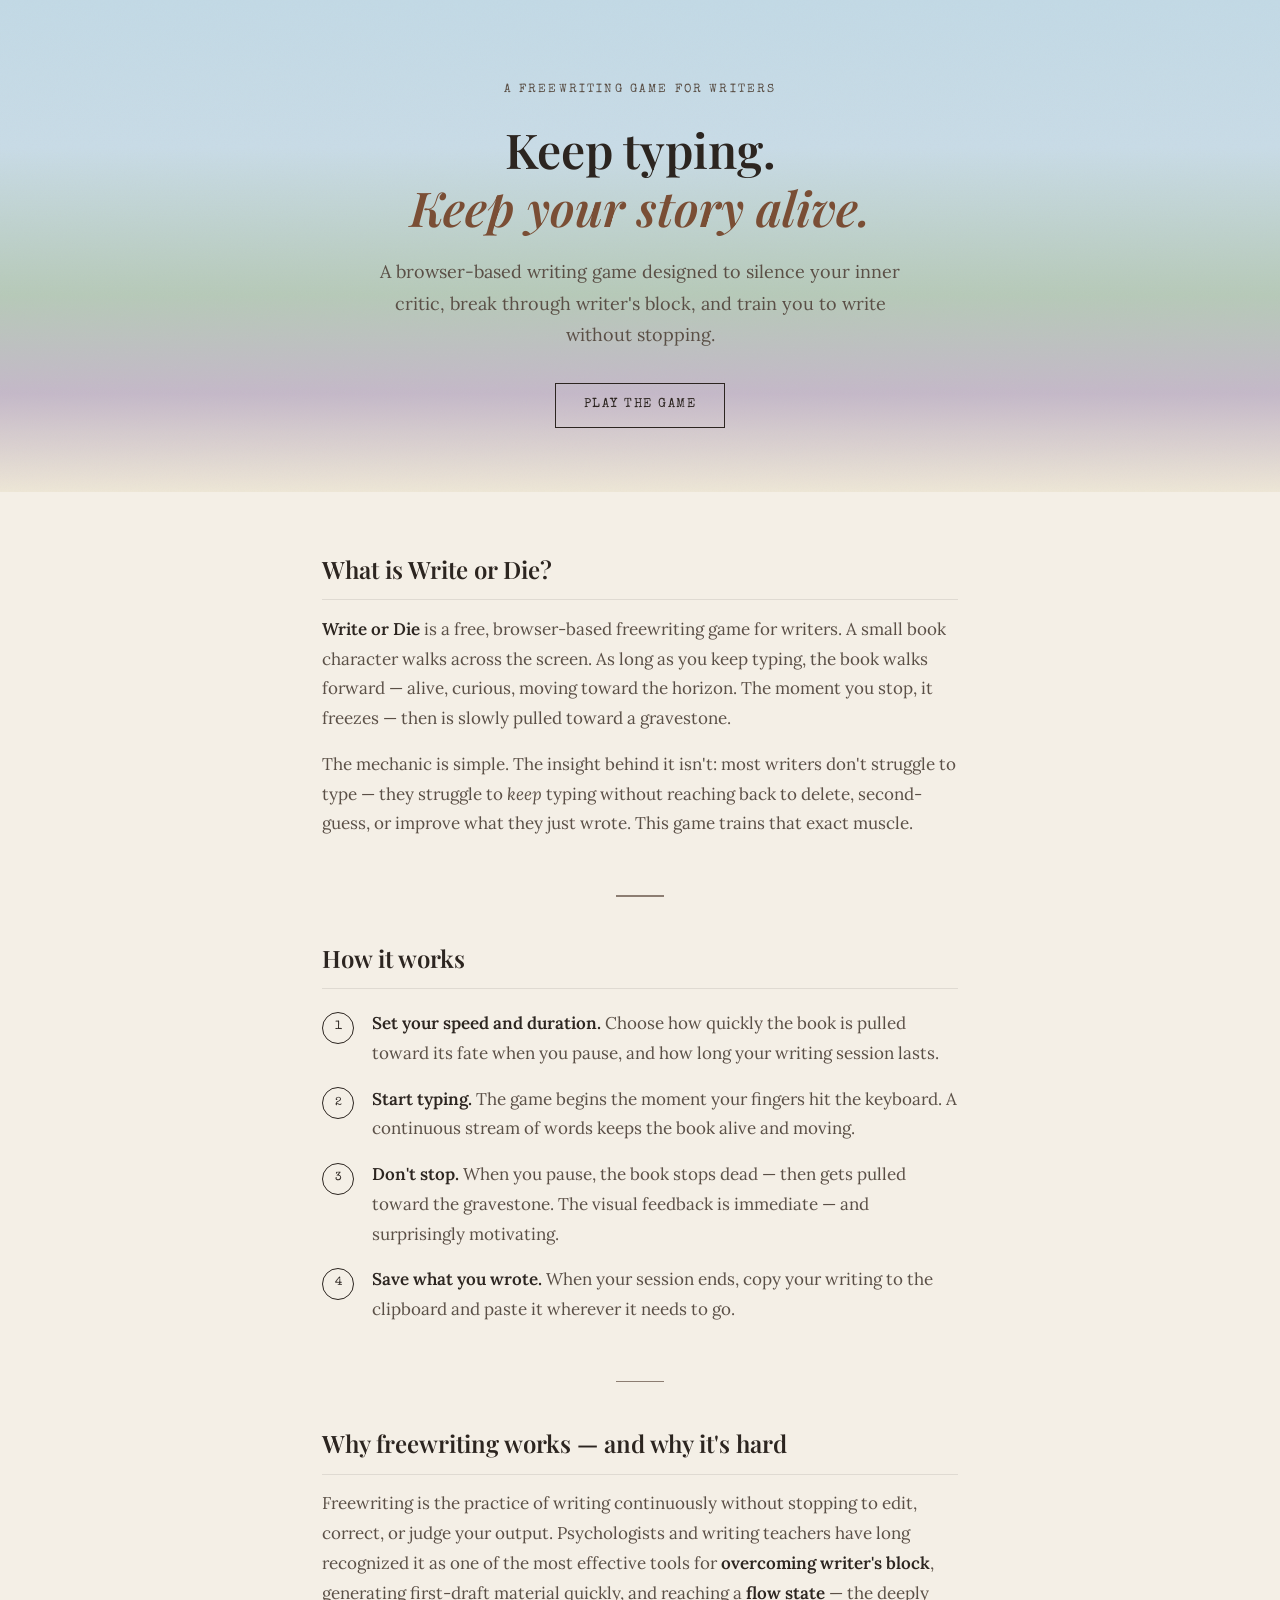
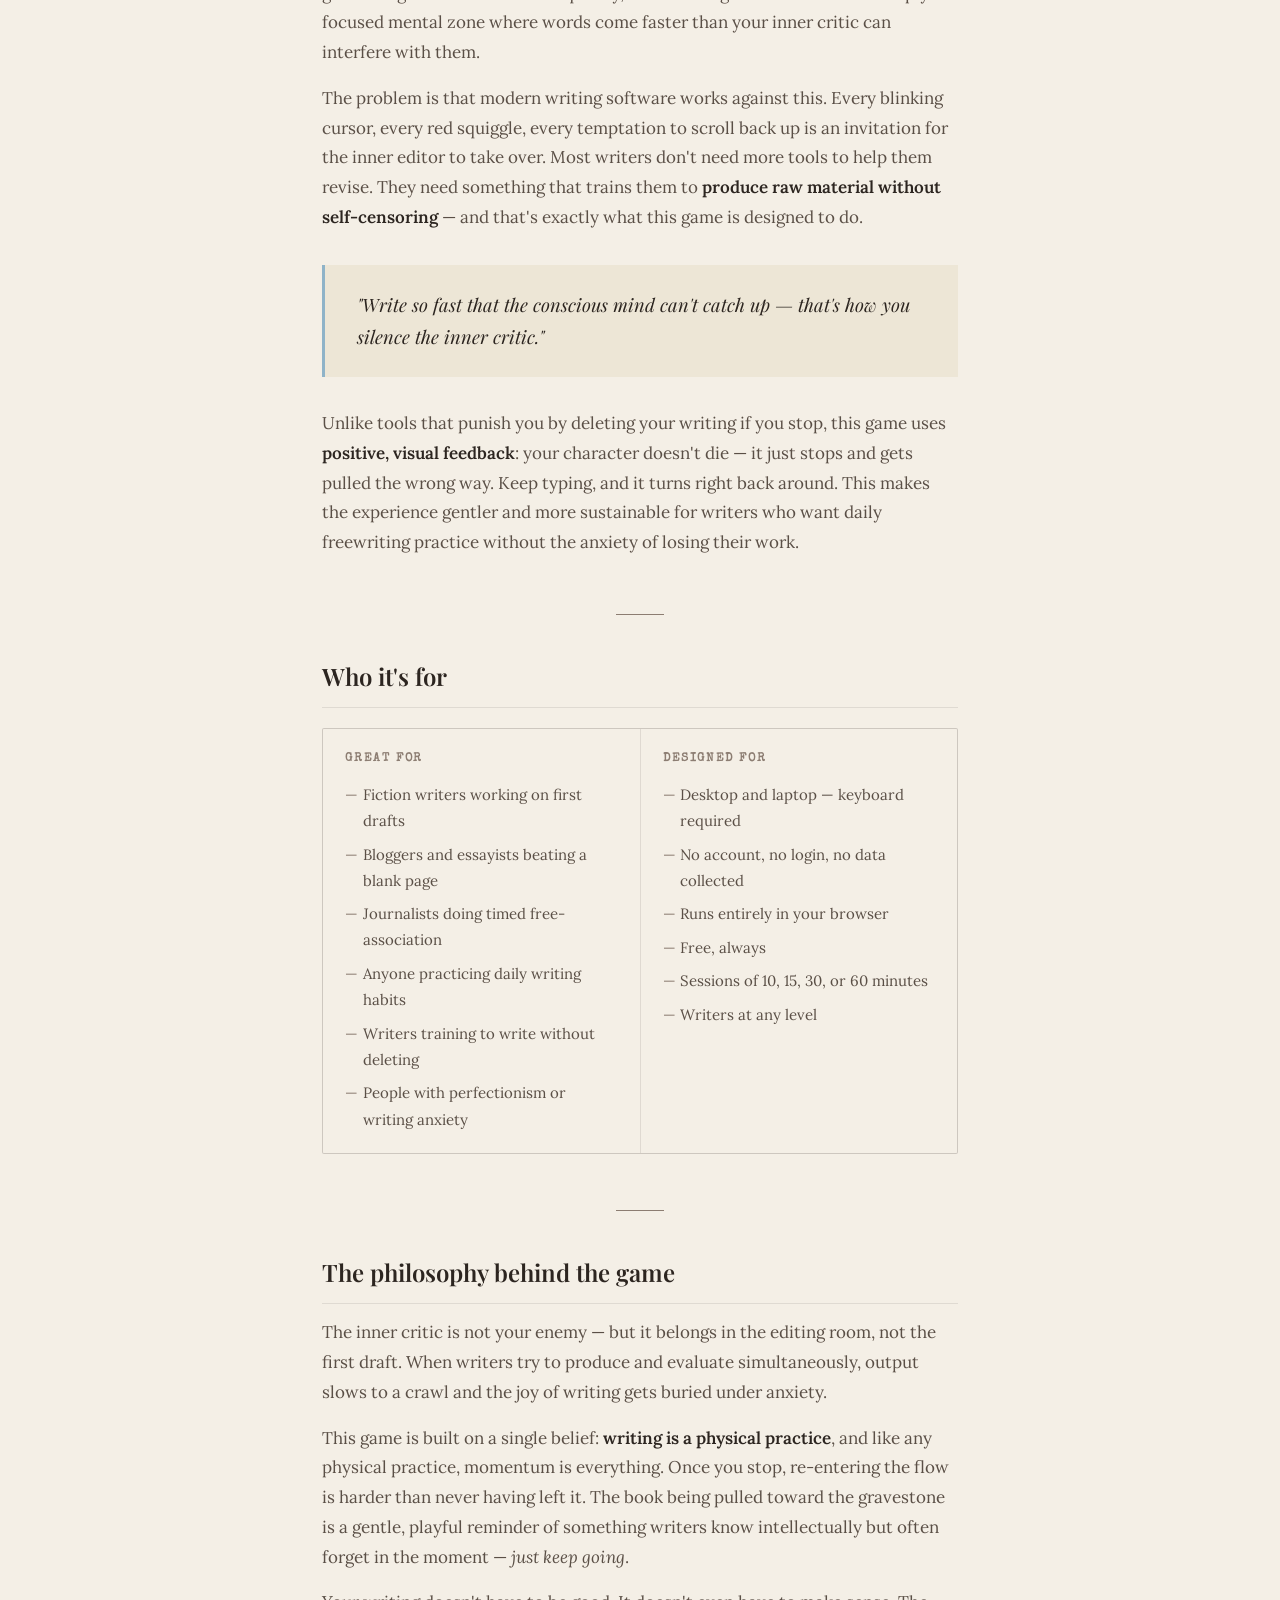
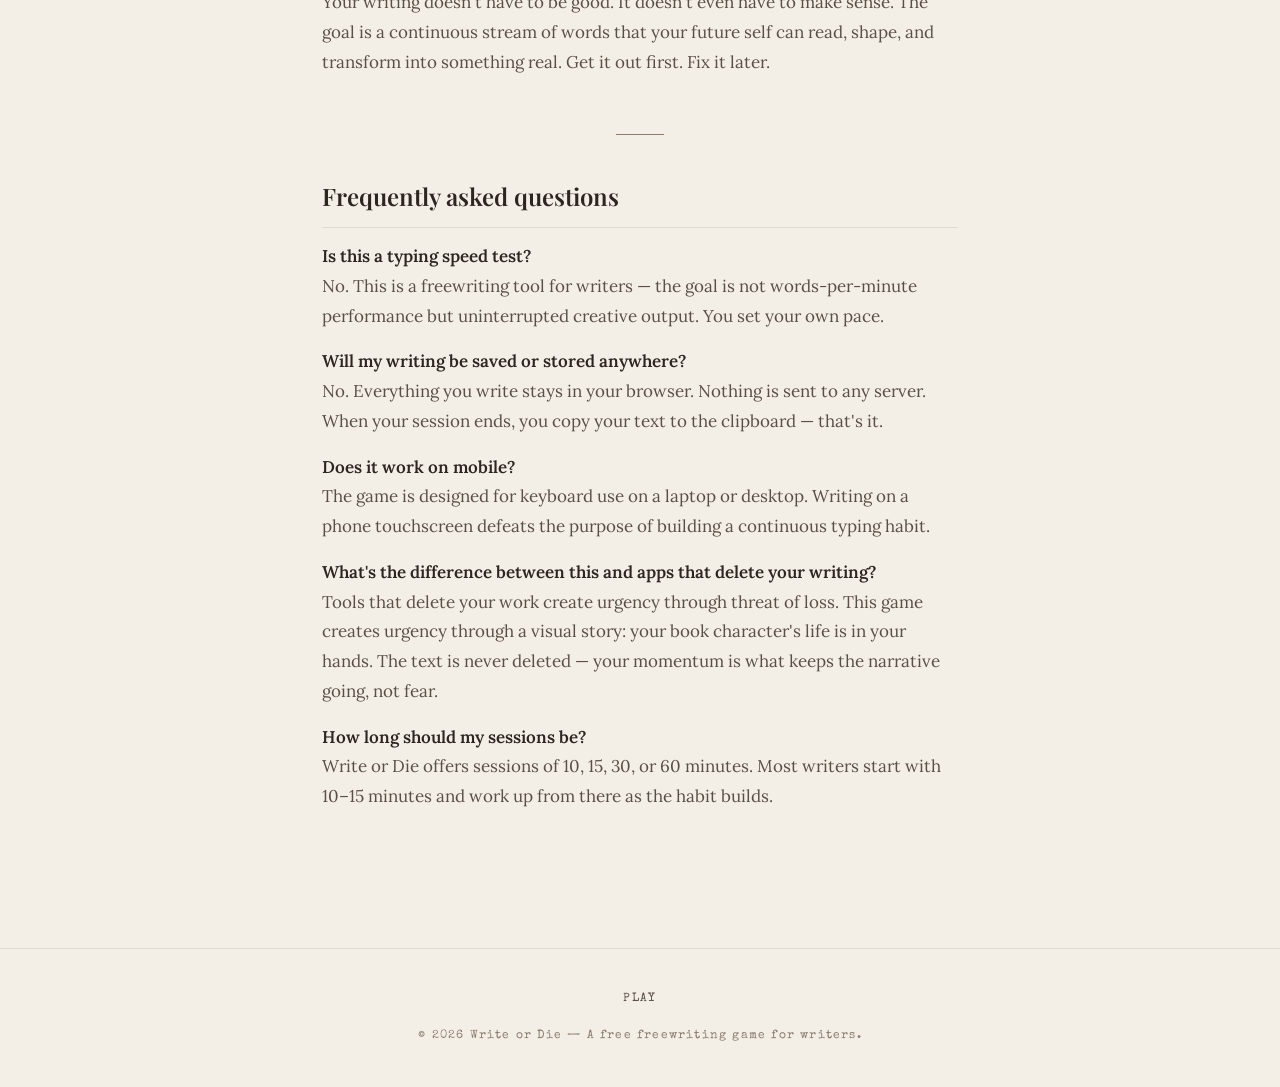
==== about.html @ c2b185a0 "about page" ====
<!DOCTYPE html>
<html lang="en">
<head>
  <meta charset="UTF-8" />
  <meta name="viewport" content="width=device-width, initial-scale=1.0" />

  <!-- ═══════════════════════════════════════════
       SEO: Primary meta tags
  ═══════════════════════════════════════════ -->
  <title>About Write or Die — The Freewriting Game That Silences Your Inner Critic</title>
  <meta name="description" content="Write or Die is a free browser-based freewriting game for writers. Keep typing to keep your story alive. Silence your inner critic, beat writer's block, and reach a flow state." />
  <meta name="keywords" content="freewriting tool, freewriting game, silence inner critic, writer's block, flow state writing, continuous writing practice, timed writing, overcome writer's block, writing without editing, first draft tool, writing game for writers, free writing app" />
  <meta name="robots" content="index, follow" />
  <link rel="canonical" href="https://your-domain/about" />

  <!-- ═══════════════════════════════════════════
       SEO: Open Graph (social sharing previews)
  ═══════════════════════════════════════════ -->
  <meta property="og:type" content="website" />
  <meta property="og:title" content="Write or Die — The Freewriting Game That Silences Your Inner Critic" />
  <meta property="og:description" content="Write or Die is a browser-based typing game for writers. Keep writing — keep your character alive. Stop, and the inner critic wins. Beat writer's block through play." />
  <meta property="og:url" content="https://your-domain/about" />
  <meta property="og:image" content="https://your-domain/og-image.png" />
  <meta name="twitter:card" content="summary_large_image" />
  <meta name="twitter:title" content="The Freewriting Game That Silences Your Inner Critic" />
  <meta name="twitter:description" content="Keep typing — keep your story alive. A freewriting game for writers who want to reach flow state and silence the inner critic." />

  <!-- ═══════════════════════════════════════════
       SEO: Structured Data (Google Rich Results)
  ═══════════════════════════════════════════ -->
  <script type="application/ld+json">
  {
    "@context": "https://schema.org",
    "@type": "SoftwareApplication",
    "name": "Write or Die",
    "applicationCategory": "WritingApplication",
    "operatingSystem": "Web Browser",
    "offers": { "@type": "Offer", "price": "0", "priceCurrency": "USD" },
    "description": "A browser-based freewriting game for writers. A walking book character lives or dies based on whether you keep typing. Designed to silence the inner critic, overcome writer's block, and help writers reach a flow state through timed freewriting practice.",
    "featureList": [
      "Timed freewriting sessions",
      "Adjustable writing speed and duration",
      "Save writing to clipboard",
      "No account required",
      "Runs entirely in the browser",
      "Designed for keyboard use"
    ],
    "url": "https://your-domain"
  }
  </script>

  <!-- ═══════════════════════════════════════════
       FONTS
  ═══════════════════════════════════════════ -->
  <link rel="preconnect" href="https://fonts.googleapis.com" />
  <link rel="preconnect" href="https://fonts.gstatic.com" crossorigin />
  <link href="https://fonts.googleapis.com/css2?family=Playfair+Display:ital,wght@0,400;0,600;1,400&family=Special+Elite&family=Lora:ital,wght@0,400;0,500;1,400&display=swap" rel="stylesheet" />

  <style>
    /* ═══════════════════════════════
       TOKENS & RESET
    ═══════════════════════════════ */
    :root {
      --sky:        #c2d9e5;
      --sky-dark:   #8fb3c8;
      --sage:       #8fa87a;
      --lavender:   #b0a3bb;
      --paper:      #f4efe6;
      --paper-warm: #ede6d6;
      --ink:        #2c2520;
      --ink-mid:    #5a4f46;
      --ink-light:  #8c7d72;
      --rust:       #7a4e35;
      --cream-line: rgba(44,37,32,0.1);

      --font-display: 'Playfair Display', Georgia, serif;
      --font-mono:    'Special Elite', 'Courier New', monospace;
      --font-body:    'Lora', Georgia, serif;
    }

    *, *::before, *::after { box-sizing: border-box; margin: 0; padding: 0; }

    html { scroll-behavior: smooth; }

    body {
      background-color: var(--paper);
      color: var(--ink);
      font-family: var(--font-body);
      font-size: 1.0625rem;
      line-height: 1.75;
      -webkit-font-smoothing: antialiased;
    }

    /* ═══════════════════════════════
       WATERCOLOUR HEADER
    ═══════════════════════════════ */
    .hero {
      position: relative;
      overflow: hidden;
      padding: 5rem 2rem 4rem;
      text-align: center;
      background: linear-gradient(
        180deg,
        var(--sky) 0%,
        #c8dbe6 30%,
        #b6c9b8 60%,
        #c4b8c8 80%,
        var(--paper-warm) 100%
      );
    }

    /* soft texture overlay */
    .hero::before {
      content: '';
      position: absolute;
      inset: 0;
      background-image: url("data:image/svg+xml,%3Csvg xmlns='http://www.w3.org/2000/svg' width='300' height='300'%3E%3Cfilter id='n'%3E%3CfeTurbulence type='fractalNoise' baseFrequency='0.65' numOctaves='3' stitchTiles='stitch'/%3E%3C/filter%3E%3Crect width='300' height='300' filter='url(%23n)' opacity='0.04'/%3E%3C/svg%3E");
      pointer-events: none;
      opacity: 0.6;
    }

    .hero-inner {
      position: relative;
      z-index: 1;
      max-width: 680px;
      margin: 0 auto;
    }

    .eyebrow {
      font-family: var(--font-mono);
      font-size: 0.75rem;
      letter-spacing: 0.18em;
      text-transform: uppercase;
      color: var(--ink-mid);
      margin-bottom: 1.25rem;
      opacity: 0;
      animation: fadeUp 0.7s 0.1s ease forwards;
    }

    .hero h1 {
      font-family: var(--font-display);
      font-size: clamp(2rem, 5vw, 3rem);
      font-weight: 600;
      line-height: 1.2;
      color: var(--ink);
      margin-bottom: 1.25rem;
      opacity: 0;
      animation: fadeUp 0.7s 0.25s ease forwards;
    }

    .hero h1 em {
      font-style: italic;
      color: var(--rust);
    }

    .hero-sub {
      font-family: var(--font-body);
      font-size: 1.125rem;
      color: var(--ink-mid);
      max-width: 520px;
      margin: 0 auto 2rem;
      opacity: 0;
      animation: fadeUp 0.7s 0.4s ease forwards;
    }

    .hero-cta {
      display: inline-block;
      font-family: var(--font-mono);
      font-size: 0.8rem;
      letter-spacing: 0.12em;
      text-transform: uppercase;
      color: var(--ink);
      text-decoration: none;
      border: 1.5px solid var(--ink);
      padding: 0.65rem 1.75rem;
      transition: background 0.2s, color 0.2s;
      opacity: 0;
      animation: fadeUp 0.7s 0.55s ease forwards;
    }

    .hero-cta:hover { background: var(--ink); color: var(--paper); }

    /* ═══════════════════════════════
       DIVIDER
    ═══════════════════════════════ */
    .divider {
      width: 48px;
      height: 1.5px;
      background: var(--ink-light);
      margin: 2.5rem auto;
    }

    /* ═══════════════════════════════
       MAIN CONTENT
    ═══════════════════════════════ */
    main {
      max-width: 700px;
      margin: 0 auto;
      padding: 3.5rem 2rem 5rem;
    }

    /* ═══════════════════════════════
       SECTIONS
    ═══════════════════════════════ */
    section {
      margin-bottom: 3.5rem;
      opacity: 0;
      transform: translateY(20px);
      transition: opacity 0.6s ease, transform 0.6s ease;
    }

    section.visible {
      opacity: 1;
      transform: translateY(0);
    }

    section h2 {
      font-family: var(--font-display);
      font-size: 1.5rem;
      font-weight: 600;
      color: var(--ink);
      margin-bottom: 0.9rem;
      padding-bottom: 0.6rem;
      border-bottom: 1px solid var(--cream-line);
    }

    section p {
      color: var(--ink-mid);
      margin-bottom: 1rem;
    }

    section p:last-child { margin-bottom: 0; }

    strong { color: var(--ink); font-weight: 600; }

    /* ═══════════════════════════════
       HOW IT WORKS — STEP LIST
    ═══════════════════════════════ */
    .steps {
      list-style: none;
      margin-top: 1.25rem;
      display: flex;
      flex-direction: column;
      gap: 1rem;
    }

    .steps li {
      display: flex;
      gap: 1.1rem;
      align-items: flex-start;
    }

    .step-num {
      flex-shrink: 0;
      width: 2rem;
      height: 2rem;
      border: 1.5px solid var(--ink);
      border-radius: 50%;
      display: flex;
      align-items: center;
      justify-content: center;
      font-family: var(--font-mono);
      font-size: 0.75rem;
      color: var(--ink);
      margin-top: 0.15rem;
    }

    .steps li p { margin: 0; }

    /* ═══════════════════════════════
       COMPARISON BLOCK
    ═══════════════════════════════ */
    .compare {
      display: grid;
      grid-template-columns: 1fr 1fr;
      gap: 1px;
      background: var(--cream-line);
      border: 1px solid var(--cream-line);
      margin-top: 1.25rem;
      border-radius: 2px;
      overflow: hidden;
    }

    .compare-col {
      background: var(--paper);
      padding: 1.25rem 1.4rem;
    }

    .compare-col h3 {
      font-family: var(--font-mono);
      font-size: 0.72rem;
      letter-spacing: 0.14em;
      text-transform: uppercase;
      color: var(--ink-light);
      margin-bottom: 0.8rem;
    }

    .compare-col ul {
      list-style: none;
      display: flex;
      flex-direction: column;
      gap: 0.45rem;
    }

    .compare-col ul li {
      font-size: 0.9375rem;
      color: var(--ink-mid);
      padding-left: 1.1rem;
      position: relative;
    }

    .compare-col ul li::before {
      content: '—';
      position: absolute;
      left: 0;
      color: var(--ink-light);
    }

    /* ═══════════════════════════════
       PULL QUOTE
    ═══════════════════════════════ */
    blockquote {
      margin: 2rem 0;
      padding: 1.5rem 2rem;
      border-left: 3px solid var(--sky-dark);
      background: var(--paper-warm);
    }

    blockquote p {
      font-family: var(--font-display);
      font-style: italic;
      font-size: 1.15rem;
      color: var(--ink) !important;
      margin: 0 !important;
    }

    /* ═══════════════════════════════
       FOOTER
    ═══════════════════════════════ */
    footer {
      text-align: center;
      padding: 2.5rem 2rem;
      border-top: 1px solid var(--cream-line);
      font-family: var(--font-mono);
      font-size: 0.75rem;
      letter-spacing: 0.1em;
      color: var(--ink-light);
    }

    footer a { color: var(--ink-mid); text-decoration: underline; }

    nav {
      display: flex;
      gap: 2rem;
      justify-content: center;
      margin-bottom: 1rem;
    }

    nav a {
      font-family: var(--font-mono);
      font-size: 0.75rem;
      letter-spacing: 0.12em;
      text-transform: uppercase;
      color: var(--ink-mid);
      text-decoration: none;
    }

    nav a:hover { text-decoration: underline; }

    /* ═══════════════════════════════
       ANIMATIONS
    ═══════════════════════════════ */
    @keyframes fadeUp {
      from { opacity: 0; transform: translateY(14px); }
      to   { opacity: 1; transform: translateY(0); }
    }

    /* ═══════════════════════════════
       RESPONSIVE
    ═══════════════════════════════ */
    @media (max-width: 540px) {
      .compare { grid-template-columns: 1fr; }
      .hero { padding: 3.5rem 1.5rem 3rem; }
      main  { padding: 2.5rem 1.5rem 4rem; }
    }
  </style>
</head>

<body>

  <!-- ═══════════════════════════════════════════
       HERO
  ═══════════════════════════════════════════ -->
  <header class="hero" role="banner">
    <div class="hero-inner">
      <p class="eyebrow">A freewriting game for writers</p>
      <h1>Keep typing.<br /><em>Keep your story alive.</em></h1>
      <p class="hero-sub">
        A browser-based writing game designed to silence your inner critic,
        break through writer's block, and train you to write without stopping.
      </p>
      <a href="https://writeordie.in20xx.com" class="hero-cta">Play the game</a>
    </div>
  </header>


  <!-- ═══════════════════════════════════════════
       MAIN CONTENT
  ═══════════════════════════════════════════ -->
  <main>

    <!-- 1. WHAT IS IT -->
    <section id="what-is-it" aria-labelledby="h-what">
      <h2 id="h-what">What is Write or Die?</h2>
      <p>
        <strong>Write or Die</strong> is a free, browser-based freewriting game for writers.
        A small book character walks across the screen. As long as you keep typing, the book walks forward —
        alive, curious, moving toward the horizon. The moment you stop, it freezes — then is slowly pulled toward a gravestone.
      </p>
      <p>
        The mechanic is simple. The insight behind it isn't: most writers don't struggle to type — they struggle to
        <em>keep</em> typing without reaching back to delete, second-guess, or improve what they just wrote.
        This game trains that exact muscle.
      </p>
    </section>

    <div class="divider" role="separator"></div>

    <!-- 2. HOW IT WORKS -->
    <section id="how-it-works" aria-labelledby="h-how">
      <h2 id="h-how">How it works</h2>
      <ol class="steps">
        <li>
          <span class="step-num">1</span>
          <p><strong>Set your speed and duration.</strong> Choose how quickly the book is pulled toward its fate when you pause,
          and how long your writing session lasts.</p>
        </li>
        <li>
          <span class="step-num">2</span>
          <p><strong>Start typing.</strong> The game begins the moment your fingers hit the keyboard.
          A continuous stream of words keeps the book alive and moving.</p>
        </li>
        <li>
          <span class="step-num">3</span>
          <p><strong>Don't stop.</strong> When you pause, the book stops dead — then gets pulled toward the gravestone.
          The visual feedback is immediate — and surprisingly motivating.</p>
        </li>
        <li>
          <span class="step-num">4</span>
          <p><strong>Save what you wrote.</strong> When your session ends, copy your writing to the clipboard and paste it wherever it needs to go.</p>
        </li>
      </ol>
    </section>

    <div class="divider" role="separator"></div>

    <!-- 3. WHY FREEWRITING -->
    <section id="why-freewriting" aria-labelledby="h-why">
      <h2 id="h-why">Why freewriting works — and why it's hard</h2>
      <p>
        Freewriting is the practice of writing continuously without stopping to edit, correct, or judge your output.
        Psychologists and writing teachers have long recognized it as one of the most effective tools for
        <strong>overcoming writer's block</strong>, generating first-draft material quickly, and reaching a
        <strong>flow state</strong> — the deeply focused mental zone where words come faster than your inner critic
        can interfere with them.
      </p>
      <p>
        The problem is that modern writing software works against this. Every blinking cursor, every red squiggle,
        every temptation to scroll back up is an invitation for the inner editor to take over.
        Most writers don't need more tools to help them revise. They need something that trains them to
        <strong>produce raw material without self-censoring</strong> — and that's exactly what this game is designed to do.
      </p>

      <blockquote>
        <p>"Write so fast that the conscious mind can't catch up — that's how you silence the inner critic."</p>
      </blockquote>

      <p>
        Unlike tools that punish you by deleting your writing if you stop, this game uses
        <strong>positive, visual feedback</strong>: your character doesn't die — it just stops and gets pulled the wrong way.
        Keep typing, and it turns right back around. This makes the experience gentler and more sustainable
        for writers who want daily freewriting practice without the anxiety of losing their work.
      </p>
    </section>

    <div class="divider" role="separator"></div>

    <!-- 4. WHO IT'S FOR -->
    <section id="who-its-for" aria-labelledby="h-who">
      <h2 id="h-who">Who it's for</h2>

      <div class="compare">
        <div class="compare-col">
          <h3>Great for</h3>
          <ul>
            <li>Fiction writers working on first drafts</li>
            <li>Bloggers and essayists beating a blank page</li>
            <li>Journalists doing timed free-association</li>
            <li>Anyone practicing daily writing habits</li>
            <li>Writers training to write without deleting</li>
            <li>People with perfectionism or writing anxiety</li>
          </ul>
        </div>
        <div class="compare-col">
          <h3>Designed for</h3>
          <ul>
            <li>Desktop and laptop — keyboard required</li>
            <li>No account, no login, no data collected</li>
            <li>Runs entirely in your browser</li>
            <li>Free, always</li>
            <li>Sessions of 10, 15, 30, or 60 minutes</li>
            <li>Writers at any level</li>
          </ul>
        </div>
      </div>
    </section>

    <div class="divider" role="separator"></div>

    <!-- 5. THE PHILOSOPHY -->
    <section id="philosophy" aria-labelledby="h-phil">
      <h2 id="h-phil">The philosophy behind the game</h2>
      <p>
        The inner critic is not your enemy — but it belongs in the editing room, not the first draft.
        When writers try to produce and evaluate simultaneously, output slows to a crawl and the joy of
        writing gets buried under anxiety.
      </p>
      <p>
        This game is built on a single belief: <strong>writing is a physical practice</strong>, and like
        any physical practice, momentum is everything. Once you stop, re-entering the flow is harder than
        never having left it. The book being pulled toward the gravestone is a gentle, playful reminder of
        something writers know intellectually but often forget in the moment — <em>just keep going</em>.
      </p>
      <p>
        Your writing doesn't have to be good. It doesn't even have to make sense. The goal is a
        continuous stream of words that your future self can read, shape, and transform into something real.
        Get it out first. Fix it later.
      </p>
    </section>

    <div class="divider" role="separator"></div>

    <!-- 6. FAQ — SEO FODDER -->
    <section id="faq" aria-labelledby="h-faq">
      <h2 id="h-faq">Frequently asked questions</h2>

      <p><strong>Is this a typing speed test?</strong><br />
      No. This is a freewriting tool for writers — the goal is not words-per-minute performance
      but uninterrupted creative output. You set your own pace.</p>

      <p><strong>Will my writing be saved or stored anywhere?</strong><br />
      No. Everything you write stays in your browser. Nothing is sent to any server. When your
      session ends, you copy your text to the clipboard — that's it.</p>

      <p><strong>Does it work on mobile?</strong><br />
      The game is designed for keyboard use on a laptop or desktop. Writing on a phone touchscreen
      defeats the purpose of building a continuous typing habit.</p>

      <p><strong>What's the difference between this and apps that delete your writing?</strong><br />
      Tools that delete your work create urgency through threat of loss. This game creates urgency
      through a visual story: your book character's life is in your hands. The text is never deleted —
      your momentum is what keeps the narrative going, not fear.</p>

      <p><strong>How long should my sessions be?</strong><br />
      Write or Die offers sessions of 10, 15, 30, or 60 minutes. Most writers start with 10–15 minutes and work up from there as the habit builds.</p>
    </section>

  </main>


  <!-- ═══════════════════════════════════════════
       FOOTER
  ═══════════════════════════════════════════ -->
  <footer>
    <nav aria-label="Footer navigation">
      <a href="https://writeordie.in20xx.com">Play</a>
    </nav>
    <p>© <span id="yr"></span> Write or Die — A free freewriting game for writers.</p>
  </footer>


  <!-- ═══════════════════════════════════════════
       JS: Year + scroll reveal
  ═══════════════════════════════════════════ -->
  <script>
    document.getElementById('yr').textContent = new Date().getFullYear();

    const sections = document.querySelectorAll('section');
    const observer = new IntersectionObserver(
      entries => entries.forEach(e => { if (e.isIntersecting) e.target.classList.add('visible'); }),
      { threshold: 0.12 }
    );
    sections.forEach(s => observer.observe(s));
  </script>

</body>
</html>
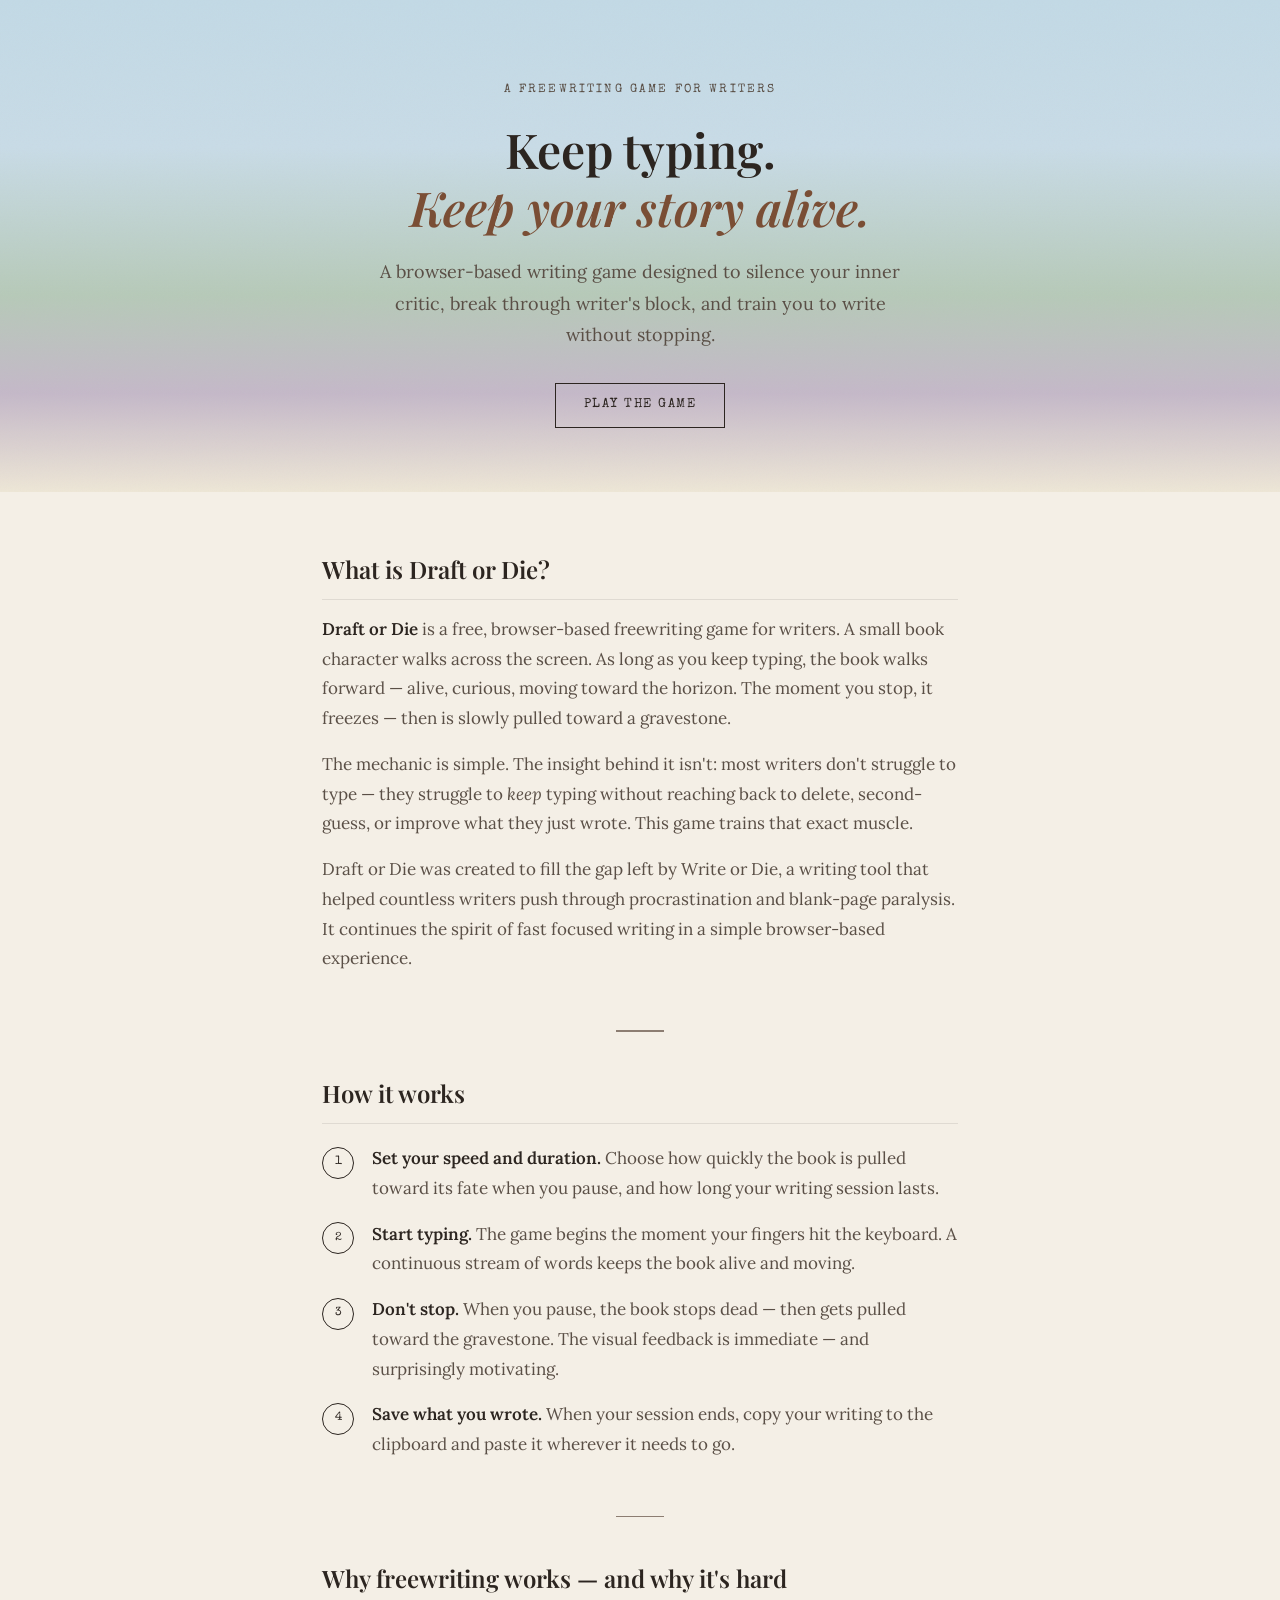
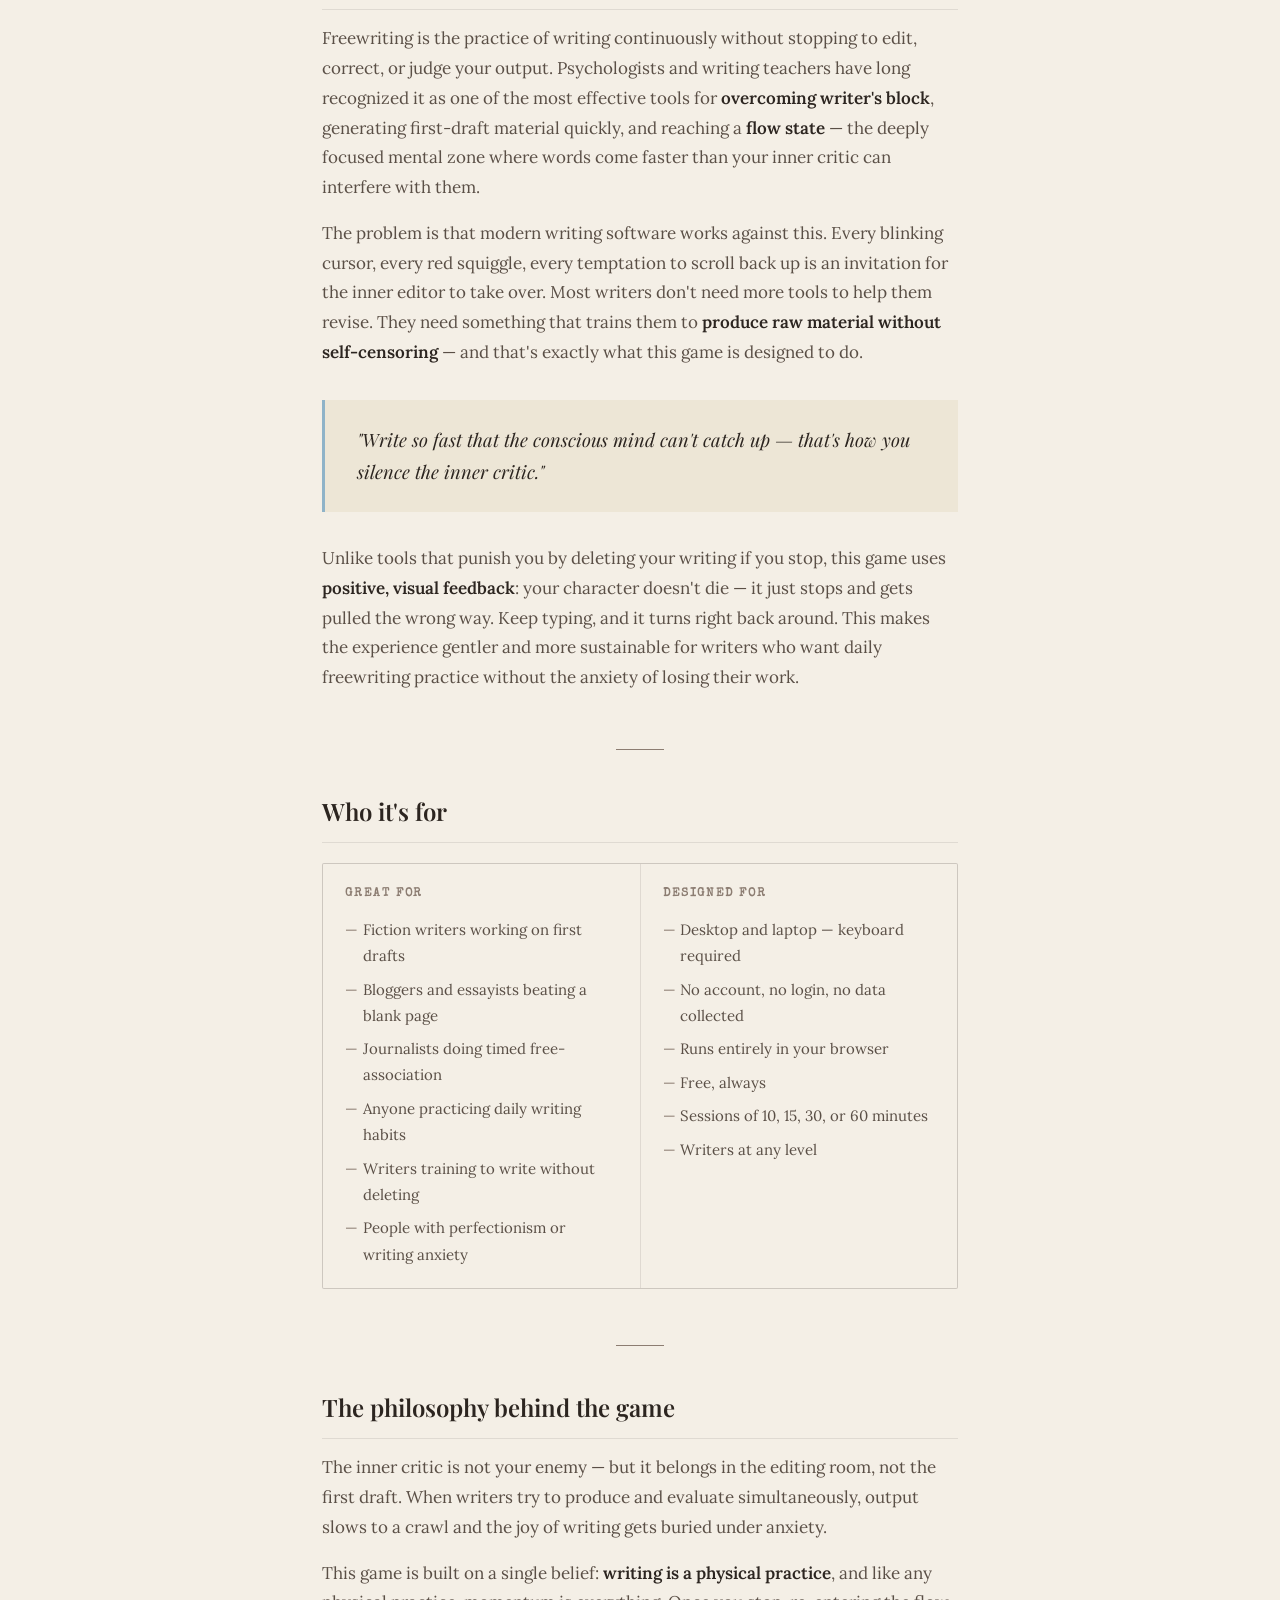
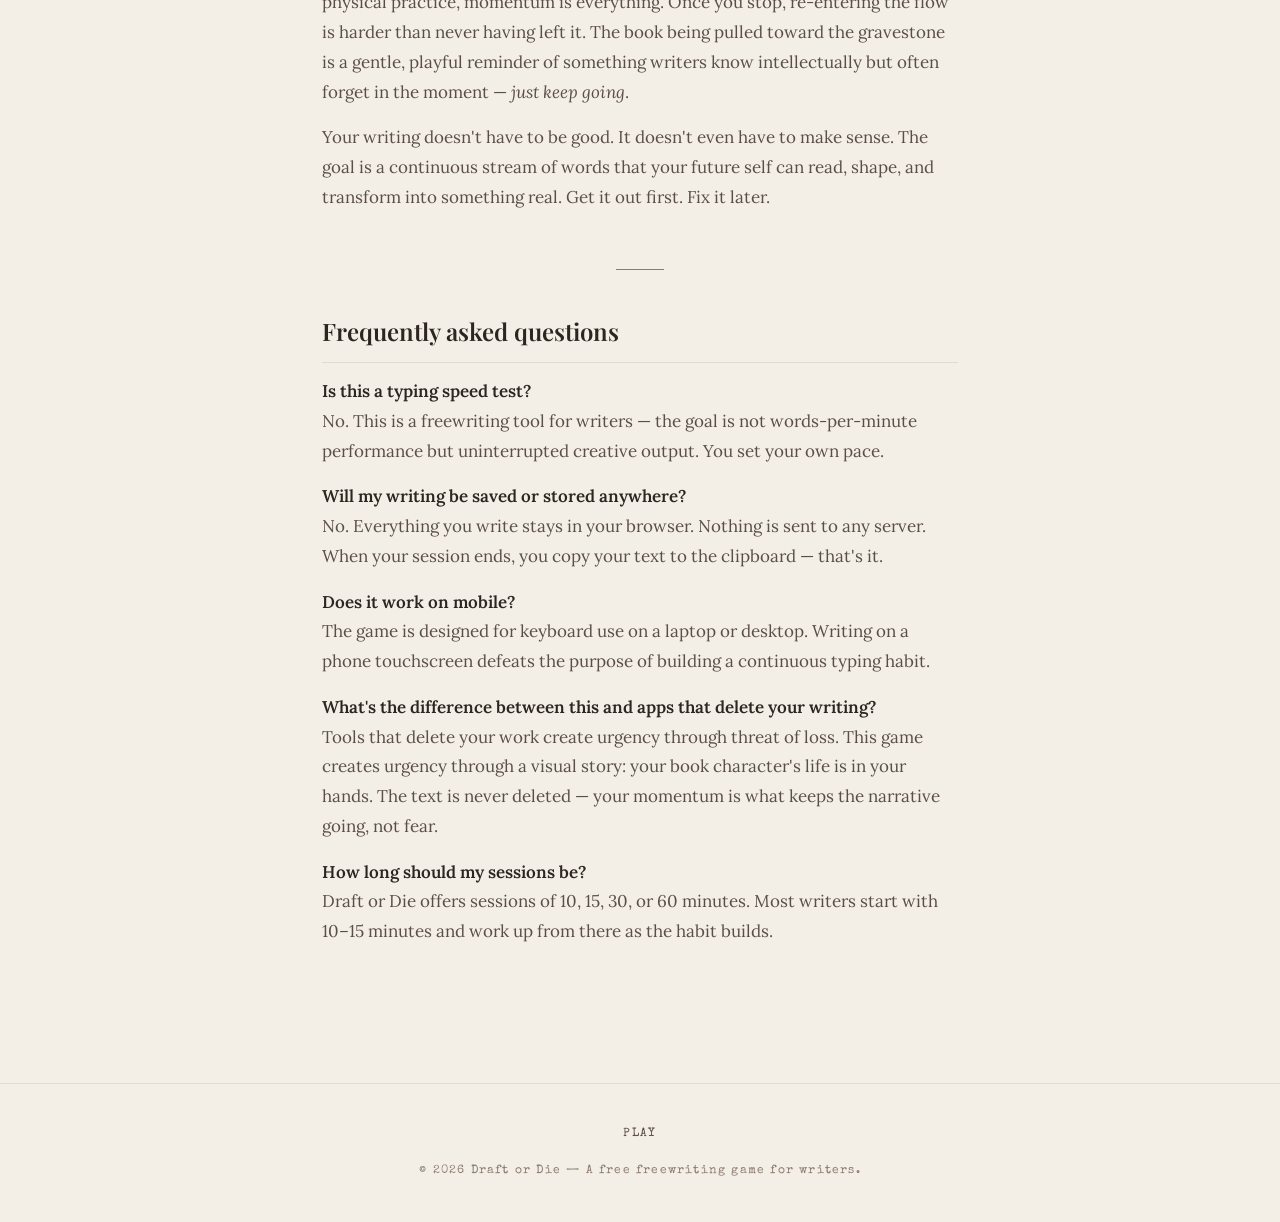
==== commit cff2361f: "name change" ====
--- a/about.html
+++ b/about.html
@@ -1,597 +1,735 @@
-<!DOCTYPE html>
+<!doctype html>
 <html lang="en">
-<head>
-  <meta charset="UTF-8" />
-  <meta name="viewport" content="width=device-width, initial-scale=1.0" />
-
-  <!-- ═══════════════════════════════════════════
+    <head>
+        <meta charset="UTF-8" />
+        <meta name="viewport" content="width=device-width, initial-scale=1.0" />
+
+        <!-- ═══════════════════════════════════════════
        SEO: Primary meta tags
   ═══════════════════════════════════════════ -->
-  <title>About Write or Die — The Freewriting Game That Silences Your Inner Critic</title>
-  <meta name="description" content="Write or Die is a free browser-based freewriting game for writers. Keep typing to keep your story alive. Silence your inner critic, beat writer's block, and reach a flow state." />
-  <meta name="keywords" content="freewriting tool, freewriting game, silence inner critic, writer's block, flow state writing, continuous writing practice, timed writing, overcome writer's block, writing without editing, first draft tool, writing game for writers, free writing app" />
-  <meta name="robots" content="index, follow" />
-  <link rel="canonical" href="https://your-domain/about" />
-
-  <!-- ═══════════════════════════════════════════
+        <title>
+            About Draft or Die — The Freewriting Game That Silences Your Inner
+            Critic
+        </title>
+        <meta
+            name="description"
+            content="Draft or Die is a free browser-based freewriting game for writers. Keep typing to keep your story alive. Silence your inner critic, beat writer's block, and reach a flow state."
+        />
+        <meta
+            name="keywords"
+            content="freewriting tool, freewriting game, silence inner critic, writer's block, flow state writing, continuous writing practice, timed writing, overcome writer's block, writing without editing, first draft tool, writing game for writers, free writing app"
+        />
+        <meta name="robots" content="index, follow" />
+        <link rel="canonical" href="https://your-domain/about" />
+
+        <!-- ═══════════════════════════════════════════
        SEO: Open Graph (social sharing previews)
   ═══════════════════════════════════════════ -->
-  <meta property="og:type" content="website" />
-  <meta property="og:title" content="Write or Die — The Freewriting Game That Silences Your Inner Critic" />
-  <meta property="og:description" content="Write or Die is a browser-based typing game for writers. Keep writing — keep your character alive. Stop, and the inner critic wins. Beat writer's block through play." />
-  <meta property="og:url" content="https://your-domain/about" />
-  <meta property="og:image" content="https://your-domain/og-image.png" />
-  <meta name="twitter:card" content="summary_large_image" />
-  <meta name="twitter:title" content="The Freewriting Game That Silences Your Inner Critic" />
-  <meta name="twitter:description" content="Keep typing — keep your story alive. A freewriting game for writers who want to reach flow state and silence the inner critic." />
-
-  <!-- ═══════════════════════════════════════════
+        <meta property="og:type" content="website" />
+        <meta
+            property="og:title"
+            content="Draft or Die — The Freewriting Game That Silences Your Inner Critic"
+        />
+        <meta
+            property="og:description"
+            content="Draft or Die is a browser-based typing game for writers. Keep writing — keep your character alive. Stop, and the inner critic wins. Beat writer's block through play."
+        />
+        <meta property="og:url" content="https://your-domain/about" />
+        <meta property="og:image" content="https://your-domain/og-image.png" />
+        <meta name="twitter:card" content="summary_large_image" />
+        <meta
+            name="twitter:title"
+            content="The Freewriting Game That Silences Your Inner Critic"
+        />
+        <meta
+            name="twitter:description"
+            content="Keep typing — keep your story alive. A freewriting game for writers who want to reach flow state and silence the inner critic."
+        />
+
+        <!-- ═══════════════════════════════════════════
        SEO: Structured Data (Google Rich Results)
   ═══════════════════════════════════════════ -->
-  <script type="application/ld+json">
-  {
-    "@context": "https://schema.org",
-    "@type": "SoftwareApplication",
-    "name": "Write or Die",
-    "applicationCategory": "WritingApplication",
-    "operatingSystem": "Web Browser",
-    "offers": { "@type": "Offer", "price": "0", "priceCurrency": "USD" },
-    "description": "A browser-based freewriting game for writers. A walking book character lives or dies based on whether you keep typing. Designed to silence the inner critic, overcome writer's block, and help writers reach a flow state through timed freewriting practice.",
-    "featureList": [
-      "Timed freewriting sessions",
-      "Adjustable writing speed and duration",
-      "Save writing to clipboard",
-      "No account required",
-      "Runs entirely in the browser",
-      "Designed for keyboard use"
-    ],
-    "url": "https://your-domain"
-  }
-  </script>
-
-  <!-- ═══════════════════════════════════════════
+        <script type="application/ld+json">
+            {
+                "@context": "https://schema.org",
+                "@type": "SoftwareApplication",
+                "name": "Draft or Die",
+                "applicationCategory": "WritingApplication",
+                "operatingSystem": "Web Browser",
+                "offers": {
+                    "@type": "Offer",
+                    "price": "0",
+                    "priceCurrency": "USD"
+                },
+                "description": "A browser-based freewriting game for writers. A walking book character lives or dies based on whether you keep typing. Designed to silence the inner critic, overcome writer's block, and help writers reach a flow state through timed freewriting practice.",
+                "featureList": [
+                    "Timed freewriting sessions",
+                    "Adjustable writing speed and duration",
+                    "Save writing to clipboard",
+                    "No account required",
+                    "Runs entirely in the browser",
+                    "Designed for keyboard use"
+                ],
+                "url": "https://your-domain"
+            }
+        </script>
+
+        <!-- ═══════════════════════════════════════════
        FONTS
   ═══════════════════════════════════════════ -->
-  <link rel="preconnect" href="https://fonts.googleapis.com" />
-  <link rel="preconnect" href="https://fonts.gstatic.com" crossorigin />
-  <link href="https://fonts.googleapis.com/css2?family=Playfair+Display:ital,wght@0,400;0,600;1,400&family=Special+Elite&family=Lora:ital,wght@0,400;0,500;1,400&display=swap" rel="stylesheet" />
-
-  <style>
-    /* ═══════════════════════════════
+        <link rel="preconnect" href="https://fonts.googleapis.com" />
+        <link rel="preconnect" href="https://fonts.gstatic.com" crossorigin />
+        <link
+            href="https://fonts.googleapis.com/css2?family=Playfair+Display:ital,wght@0,400;0,600;1,400&family=Special+Elite&family=Lora:ital,wght@0,400;0,500;1,400&display=swap"
+            rel="stylesheet"
+        />
+
+        <style>
+            /* ═══════════════════════════════
        TOKENS & RESET
     ═══════════════════════════════ */
-    :root {
-      --sky:        #c2d9e5;
-      --sky-dark:   #8fb3c8;
-      --sage:       #8fa87a;
-      --lavender:   #b0a3bb;
-      --paper:      #f4efe6;
-      --paper-warm: #ede6d6;
-      --ink:        #2c2520;
-      --ink-mid:    #5a4f46;
-      --ink-light:  #8c7d72;
-      --rust:       #7a4e35;
-      --cream-line: rgba(44,37,32,0.1);
-
-      --font-display: 'Playfair Display', Georgia, serif;
-      --font-mono:    'Special Elite', 'Courier New', monospace;
-      --font-body:    'Lora', Georgia, serif;
-    }
-
-    *, *::before, *::after { box-sizing: border-box; margin: 0; padding: 0; }
-
-    html { scroll-behavior: smooth; }
-
-    body {
-      background-color: var(--paper);
-      color: var(--ink);
-      font-family: var(--font-body);
-      font-size: 1.0625rem;
-      line-height: 1.75;
-      -webkit-font-smoothing: antialiased;
-    }
-
-    /* ═══════════════════════════════
+            :root {
+                --sky: #c2d9e5;
+                --sky-dark: #8fb3c8;
+                --sage: #8fa87a;
+                --lavender: #b0a3bb;
+                --paper: #f4efe6;
+                --paper-warm: #ede6d6;
+                --ink: #2c2520;
+                --ink-mid: #5a4f46;
+                --ink-light: #8c7d72;
+                --rust: #7a4e35;
+                --cream-line: rgba(44, 37, 32, 0.1);
+
+                --font-display: "Playfair Display", Georgia, serif;
+                --font-mono: "Special Elite", "Courier New", monospace;
+                --font-body: "Lora", Georgia, serif;
+            }
+
+            *,
+            *::before,
+            *::after {
+                box-sizing: border-box;
+                margin: 0;
+                padding: 0;
+            }
+
+            html {
+                scroll-behavior: smooth;
+            }
+
+            body {
+                background-color: var(--paper);
+                color: var(--ink);
+                font-family: var(--font-body);
+                font-size: 1.0625rem;
+                line-height: 1.75;
+                -webkit-font-smoothing: antialiased;
+            }
+
+            /* ═══════════════════════════════
        WATERCOLOUR HEADER
     ═══════════════════════════════ */
-    .hero {
-      position: relative;
-      overflow: hidden;
-      padding: 5rem 2rem 4rem;
-      text-align: center;
-      background: linear-gradient(
-        180deg,
-        var(--sky) 0%,
-        #c8dbe6 30%,
-        #b6c9b8 60%,
-        #c4b8c8 80%,
-        var(--paper-warm) 100%
-      );
-    }
-
-    /* soft texture overlay */
-    .hero::before {
-      content: '';
-      position: absolute;
-      inset: 0;
-      background-image: url("data:image/svg+xml,%3Csvg xmlns='http://www.w3.org/2000/svg' width='300' height='300'%3E%3Cfilter id='n'%3E%3CfeTurbulence type='fractalNoise' baseFrequency='0.65' numOctaves='3' stitchTiles='stitch'/%3E%3C/filter%3E%3Crect width='300' height='300' filter='url(%23n)' opacity='0.04'/%3E%3C/svg%3E");
-      pointer-events: none;
-      opacity: 0.6;
-    }
-
-    .hero-inner {
-      position: relative;
-      z-index: 1;
-      max-width: 680px;
-      margin: 0 auto;
-    }
-
-    .eyebrow {
-      font-family: var(--font-mono);
-      font-size: 0.75rem;
-      letter-spacing: 0.18em;
-      text-transform: uppercase;
-      color: var(--ink-mid);
-      margin-bottom: 1.25rem;
-      opacity: 0;
-      animation: fadeUp 0.7s 0.1s ease forwards;
-    }
-
-    .hero h1 {
-      font-family: var(--font-display);
-      font-size: clamp(2rem, 5vw, 3rem);
-      font-weight: 600;
-      line-height: 1.2;
-      color: var(--ink);
-      margin-bottom: 1.25rem;
-      opacity: 0;
-      animation: fadeUp 0.7s 0.25s ease forwards;
-    }
-
-    .hero h1 em {
-      font-style: italic;
-      color: var(--rust);
-    }
-
-    .hero-sub {
-      font-family: var(--font-body);
-      font-size: 1.125rem;
-      color: var(--ink-mid);
-      max-width: 520px;
-      margin: 0 auto 2rem;
-      opacity: 0;
-      animation: fadeUp 0.7s 0.4s ease forwards;
-    }
-
-    .hero-cta {
-      display: inline-block;
-      font-family: var(--font-mono);
-      font-size: 0.8rem;
-      letter-spacing: 0.12em;
-      text-transform: uppercase;
-      color: var(--ink);
-      text-decoration: none;
-      border: 1.5px solid var(--ink);
-      padding: 0.65rem 1.75rem;
-      transition: background 0.2s, color 0.2s;
-      opacity: 0;
-      animation: fadeUp 0.7s 0.55s ease forwards;
-    }
-
-    .hero-cta:hover { background: var(--ink); color: var(--paper); }
-
-    /* ═══════════════════════════════
+            .hero {
+                position: relative;
+                overflow: hidden;
+                padding: 5rem 2rem 4rem;
+                text-align: center;
+                background: linear-gradient(
+                    180deg,
+                    var(--sky) 0%,
+                    #c8dbe6 30%,
+                    #b6c9b8 60%,
+                    #c4b8c8 80%,
+                    var(--paper-warm) 100%
+                );
+            }
+
+            /* soft texture overlay */
+            .hero::before {
+                content: "";
+                position: absolute;
+                inset: 0;
+                background-image: url("data:image/svg+xml,%3Csvg xmlns='http://www.w3.org/2000/svg' width='300' height='300'%3E%3Cfilter id='n'%3E%3CfeTurbulence type='fractalNoise' baseFrequency='0.65' numOctaves='3' stitchTiles='stitch'/%3E%3C/filter%3E%3Crect width='300' height='300' filter='url(%23n)' opacity='0.04'/%3E%3C/svg%3E");
+                pointer-events: none;
+                opacity: 0.6;
+            }
+
+            .hero-inner {
+                position: relative;
+                z-index: 1;
+                max-width: 680px;
+                margin: 0 auto;
+            }
+
+            .eyebrow {
+                font-family: var(--font-mono);
+                font-size: 0.75rem;
+                letter-spacing: 0.18em;
+                text-transform: uppercase;
+                color: var(--ink-mid);
+                margin-bottom: 1.25rem;
+                opacity: 0;
+                animation: fadeUp 0.7s 0.1s ease forwards;
+            }
+
+            .hero h1 {
+                font-family: var(--font-display);
+                font-size: clamp(2rem, 5vw, 3rem);
+                font-weight: 600;
+                line-height: 1.2;
+                color: var(--ink);
+                margin-bottom: 1.25rem;
+                opacity: 0;
+                animation: fadeUp 0.7s 0.25s ease forwards;
+            }
+
+            .hero h1 em {
+                font-style: italic;
+                color: var(--rust);
+            }
+
+            .hero-sub {
+                font-family: var(--font-body);
+                font-size: 1.125rem;
+                color: var(--ink-mid);
+                max-width: 520px;
+                margin: 0 auto 2rem;
+                opacity: 0;
+                animation: fadeUp 0.7s 0.4s ease forwards;
+            }
+
+            .hero-cta {
+                display: inline-block;
+                font-family: var(--font-mono);
+                font-size: 0.8rem;
+                letter-spacing: 0.12em;
+                text-transform: uppercase;
+                color: var(--ink);
+                text-decoration: none;
+                border: 1.5px solid var(--ink);
+                padding: 0.65rem 1.75rem;
+                transition:
+                    background 0.2s,
+                    color 0.2s;
+                opacity: 0;
+                animation: fadeUp 0.7s 0.55s ease forwards;
+            }
+
+            .hero-cta:hover {
+                background: var(--ink);
+                color: var(--paper);
+            }
+
+            /* ═══════════════════════════════
        DIVIDER
     ═══════════════════════════════ */
-    .divider {
-      width: 48px;
-      height: 1.5px;
-      background: var(--ink-light);
-      margin: 2.5rem auto;
-    }
-
-    /* ═══════════════════════════════
+            .divider {
+                width: 48px;
+                height: 1.5px;
+                background: var(--ink-light);
+                margin: 2.5rem auto;
+            }
+
+            /* ═══════════════════════════════
        MAIN CONTENT
     ═══════════════════════════════ */
-    main {
-      max-width: 700px;
-      margin: 0 auto;
-      padding: 3.5rem 2rem 5rem;
-    }
-
-    /* ═══════════════════════════════
+            main {
+                max-width: 700px;
+                margin: 0 auto;
+                padding: 3.5rem 2rem 5rem;
+            }
+
+            /* ═══════════════════════════════
        SECTIONS
     ═══════════════════════════════ */
-    section {
-      margin-bottom: 3.5rem;
-      opacity: 0;
-      transform: translateY(20px);
-      transition: opacity 0.6s ease, transform 0.6s ease;
-    }
-
-    section.visible {
-      opacity: 1;
-      transform: translateY(0);
-    }
-
-    section h2 {
-      font-family: var(--font-display);
-      font-size: 1.5rem;
-      font-weight: 600;
-      color: var(--ink);
-      margin-bottom: 0.9rem;
-      padding-bottom: 0.6rem;
-      border-bottom: 1px solid var(--cream-line);
-    }
-
-    section p {
-      color: var(--ink-mid);
-      margin-bottom: 1rem;
-    }
-
-    section p:last-child { margin-bottom: 0; }
-
-    strong { color: var(--ink); font-weight: 600; }
-
-    /* ═══════════════════════════════
+            section {
+                margin-bottom: 3.5rem;
+                opacity: 0;
+                transform: translateY(20px);
+                transition:
+                    opacity 0.6s ease,
+                    transform 0.6s ease;
+            }
+
+            section.visible {
+                opacity: 1;
+                transform: translateY(0);
+            }
+
+            section h2 {
+                font-family: var(--font-display);
+                font-size: 1.5rem;
+                font-weight: 600;
+                color: var(--ink);
+                margin-bottom: 0.9rem;
+                padding-bottom: 0.6rem;
+                border-bottom: 1px solid var(--cream-line);
+            }
+
+            section p {
+                color: var(--ink-mid);
+                margin-bottom: 1rem;
+            }
+
+            section p:last-child {
+                margin-bottom: 0;
+            }
+
+            strong {
+                color: var(--ink);
+                font-weight: 600;
+            }
+
+            /* ═══════════════════════════════
        HOW IT WORKS — STEP LIST
     ═══════════════════════════════ */
-    .steps {
-      list-style: none;
-      margin-top: 1.25rem;
-      display: flex;
-      flex-direction: column;
-      gap: 1rem;
-    }
-
-    .steps li {
-      display: flex;
-      gap: 1.1rem;
-      align-items: flex-start;
-    }
-
-    .step-num {
-      flex-shrink: 0;
-      width: 2rem;
-      height: 2rem;
-      border: 1.5px solid var(--ink);
-      border-radius: 50%;
-      display: flex;
-      align-items: center;
-      justify-content: center;
-      font-family: var(--font-mono);
-      font-size: 0.75rem;
-      color: var(--ink);
-      margin-top: 0.15rem;
-    }
-
-    .steps li p { margin: 0; }
-
-    /* ═══════════════════════════════
+            .steps {
+                list-style: none;
+                margin-top: 1.25rem;
+                display: flex;
+                flex-direction: column;
+                gap: 1rem;
+            }
+
+            .steps li {
+                display: flex;
+                gap: 1.1rem;
+                align-items: flex-start;
+            }
+
+            .step-num {
+                flex-shrink: 0;
+                width: 2rem;
+                height: 2rem;
+                border: 1.5px solid var(--ink);
+                border-radius: 50%;
+                display: flex;
+                align-items: center;
+                justify-content: center;
+                font-family: var(--font-mono);
+                font-size: 0.75rem;
+                color: var(--ink);
+                margin-top: 0.15rem;
+            }
+
+            .steps li p {
+                margin: 0;
+            }
+
+            /* ═══════════════════════════════
        COMPARISON BLOCK
     ═══════════════════════════════ */
-    .compare {
-      display: grid;
-      grid-template-columns: 1fr 1fr;
-      gap: 1px;
-      background: var(--cream-line);
-      border: 1px solid var(--cream-line);
-      margin-top: 1.25rem;
-      border-radius: 2px;
-      overflow: hidden;
-    }
-
-    .compare-col {
-      background: var(--paper);
-      padding: 1.25rem 1.4rem;
-    }
-
-    .compare-col h3 {
-      font-family: var(--font-mono);
-      font-size: 0.72rem;
-      letter-spacing: 0.14em;
-      text-transform: uppercase;
-      color: var(--ink-light);
-      margin-bottom: 0.8rem;
-    }
-
-    .compare-col ul {
-      list-style: none;
-      display: flex;
-      flex-direction: column;
-      gap: 0.45rem;
-    }
-
-    .compare-col ul li {
-      font-size: 0.9375rem;
-      color: var(--ink-mid);
-      padding-left: 1.1rem;
-      position: relative;
-    }
-
-    .compare-col ul li::before {
-      content: '—';
-      position: absolute;
-      left: 0;
-      color: var(--ink-light);
-    }
-
-    /* ═══════════════════════════════
+            .compare {
+                display: grid;
+                grid-template-columns: 1fr 1fr;
+                gap: 1px;
+                background: var(--cream-line);
+                border: 1px solid var(--cream-line);
+                margin-top: 1.25rem;
+                border-radius: 2px;
+                overflow: hidden;
+            }
+
+            .compare-col {
+                background: var(--paper);
+                padding: 1.25rem 1.4rem;
+            }
+
+            .compare-col h3 {
+                font-family: var(--font-mono);
+                font-size: 0.72rem;
+                letter-spacing: 0.14em;
+                text-transform: uppercase;
+                color: var(--ink-light);
+                margin-bottom: 0.8rem;
+            }
+
+            .compare-col ul {
+                list-style: none;
+                display: flex;
+                flex-direction: column;
+                gap: 0.45rem;
+            }
+
+            .compare-col ul li {
+                font-size: 0.9375rem;
+                color: var(--ink-mid);
+                padding-left: 1.1rem;
+                position: relative;
+            }
+
+            .compare-col ul li::before {
+                content: "—";
+                position: absolute;
+                left: 0;
+                color: var(--ink-light);
+            }
+
+            /* ═══════════════════════════════
        PULL QUOTE
     ═══════════════════════════════ */
-    blockquote {
-      margin: 2rem 0;
-      padding: 1.5rem 2rem;
-      border-left: 3px solid var(--sky-dark);
-      background: var(--paper-warm);
-    }
-
-    blockquote p {
-      font-family: var(--font-display);
-      font-style: italic;
-      font-size: 1.15rem;
-      color: var(--ink) !important;
-      margin: 0 !important;
-    }
-
-    /* ═══════════════════════════════
+            blockquote {
+                margin: 2rem 0;
+                padding: 1.5rem 2rem;
+                border-left: 3px solid var(--sky-dark);
+                background: var(--paper-warm);
+            }
+
+            blockquote p {
+                font-family: var(--font-display);
+                font-style: italic;
+                font-size: 1.15rem;
+                color: var(--ink) !important;
+                margin: 0 !important;
+            }
+
+            /* ═══════════════════════════════
        FOOTER
     ═══════════════════════════════ */
-    footer {
-      text-align: center;
-      padding: 2.5rem 2rem;
-      border-top: 1px solid var(--cream-line);
-      font-family: var(--font-mono);
-      font-size: 0.75rem;
-      letter-spacing: 0.1em;
-      color: var(--ink-light);
-    }
-
-    footer a { color: var(--ink-mid); text-decoration: underline; }
-
-    nav {
-      display: flex;
-      gap: 2rem;
-      justify-content: center;
-      margin-bottom: 1rem;
-    }
-
-    nav a {
-      font-family: var(--font-mono);
-      font-size: 0.75rem;
-      letter-spacing: 0.12em;
-      text-transform: uppercase;
-      color: var(--ink-mid);
-      text-decoration: none;
-    }
-
-    nav a:hover { text-decoration: underline; }
-
-    /* ═══════════════════════════════
+            footer {
+                text-align: center;
+                padding: 2.5rem 2rem;
+                border-top: 1px solid var(--cream-line);
+                font-family: var(--font-mono);
+                font-size: 0.75rem;
+                letter-spacing: 0.1em;
+                color: var(--ink-light);
+            }
+
+            footer a {
+                color: var(--ink-mid);
+                text-decoration: underline;
+            }
+
+            nav {
+                display: flex;
+                gap: 2rem;
+                justify-content: center;
+                margin-bottom: 1rem;
+            }
+
+            nav a {
+                font-family: var(--font-mono);
+                font-size: 0.75rem;
+                letter-spacing: 0.12em;
+                text-transform: uppercase;
+                color: var(--ink-mid);
+                text-decoration: none;
+            }
+
+            nav a:hover {
+                text-decoration: underline;
+            }
+
+            /* ═══════════════════════════════
        ANIMATIONS
     ═══════════════════════════════ */
-    @keyframes fadeUp {
-      from { opacity: 0; transform: translateY(14px); }
-      to   { opacity: 1; transform: translateY(0); }
-    }
-
-    /* ═══════════════════════════════
+            @keyframes fadeUp {
+                from {
+                    opacity: 0;
+                    transform: translateY(14px);
+                }
+                to {
+                    opacity: 1;
+                    transform: translateY(0);
+                }
+            }
+
+            /* ═══════════════════════════════
        RESPONSIVE
     ═══════════════════════════════ */
-    @media (max-width: 540px) {
-      .compare { grid-template-columns: 1fr; }
-      .hero { padding: 3.5rem 1.5rem 3rem; }
-      main  { padding: 2.5rem 1.5rem 4rem; }
-    }
-  </style>
-</head>
-
-<body>
-
-  <!-- ═══════════════════════════════════════════
+            @media (max-width: 540px) {
+                .compare {
+                    grid-template-columns: 1fr;
+                }
+                .hero {
+                    padding: 3.5rem 1.5rem 3rem;
+                }
+                main {
+                    padding: 2.5rem 1.5rem 4rem;
+                }
+            }
+        </style>
+    </head>
+
+    <body>
+        <!-- ═══════════════════════════════════════════
        HERO
   ═══════════════════════════════════════════ -->
-  <header class="hero" role="banner">
-    <div class="hero-inner">
-      <p class="eyebrow">A freewriting game for writers</p>
-      <h1>Keep typing.<br /><em>Keep your story alive.</em></h1>
-      <p class="hero-sub">
-        A browser-based writing game designed to silence your inner critic,
-        break through writer's block, and train you to write without stopping.
-      </p>
-      <a href="https://writeordie.in20xx.com" class="hero-cta">Play the game</a>
-    </div>
-  </header>
-
-
-  <!-- ═══════════════════════════════════════════
+        <header class="hero" role="banner">
+            <div class="hero-inner">
+                <p class="eyebrow">A freewriting game for writers</p>
+                <h1>Keep typing.<br /><em>Keep your story alive.</em></h1>
+                <p class="hero-sub">
+                    A browser-based writing game designed to silence your inner
+                    critic, break through writer's block, and train you to write
+                    without stopping.
+                </p>
+                <a href="https://writeordie.in20xx.com" class="hero-cta"
+                    >Play the game</a
+                >
+            </div>
+        </header>
+
+        <!-- ═══════════════════════════════════════════
        MAIN CONTENT
   ═══════════════════════════════════════════ -->
-  <main>
-
-    <!-- 1. WHAT IS IT -->
-    <section id="what-is-it" aria-labelledby="h-what">
-      <h2 id="h-what">What is Write or Die?</h2>
-      <p>
-        <strong>Write or Die</strong> is a free, browser-based freewriting game for writers.
-        A small book character walks across the screen. As long as you keep typing, the book walks forward —
-        alive, curious, moving toward the horizon. The moment you stop, it freezes — then is slowly pulled toward a gravestone.
-      </p>
-      <p>
-        The mechanic is simple. The insight behind it isn't: most writers don't struggle to type — they struggle to
-        <em>keep</em> typing without reaching back to delete, second-guess, or improve what they just wrote.
-        This game trains that exact muscle.
-      </p>
-    </section>
-
-    <div class="divider" role="separator"></div>
-
-    <!-- 2. HOW IT WORKS -->
-    <section id="how-it-works" aria-labelledby="h-how">
-      <h2 id="h-how">How it works</h2>
-      <ol class="steps">
-        <li>
-          <span class="step-num">1</span>
-          <p><strong>Set your speed and duration.</strong> Choose how quickly the book is pulled toward its fate when you pause,
-          and how long your writing session lasts.</p>
-        </li>
-        <li>
-          <span class="step-num">2</span>
-          <p><strong>Start typing.</strong> The game begins the moment your fingers hit the keyboard.
-          A continuous stream of words keeps the book alive and moving.</p>
-        </li>
-        <li>
-          <span class="step-num">3</span>
-          <p><strong>Don't stop.</strong> When you pause, the book stops dead — then gets pulled toward the gravestone.
-          The visual feedback is immediate — and surprisingly motivating.</p>
-        </li>
-        <li>
-          <span class="step-num">4</span>
-          <p><strong>Save what you wrote.</strong> When your session ends, copy your writing to the clipboard and paste it wherever it needs to go.</p>
-        </li>
-      </ol>
-    </section>
-
-    <div class="divider" role="separator"></div>
-
-    <!-- 3. WHY FREEWRITING -->
-    <section id="why-freewriting" aria-labelledby="h-why">
-      <h2 id="h-why">Why freewriting works — and why it's hard</h2>
-      <p>
-        Freewriting is the practice of writing continuously without stopping to edit, correct, or judge your output.
-        Psychologists and writing teachers have long recognized it as one of the most effective tools for
-        <strong>overcoming writer's block</strong>, generating first-draft material quickly, and reaching a
-        <strong>flow state</strong> — the deeply focused mental zone where words come faster than your inner critic
-        can interfere with them.
-      </p>
-      <p>
-        The problem is that modern writing software works against this. Every blinking cursor, every red squiggle,
-        every temptation to scroll back up is an invitation for the inner editor to take over.
-        Most writers don't need more tools to help them revise. They need something that trains them to
-        <strong>produce raw material without self-censoring</strong> — and that's exactly what this game is designed to do.
-      </p>
-
-      <blockquote>
-        <p>"Write so fast that the conscious mind can't catch up — that's how you silence the inner critic."</p>
-      </blockquote>
-
-      <p>
-        Unlike tools that punish you by deleting your writing if you stop, this game uses
-        <strong>positive, visual feedback</strong>: your character doesn't die — it just stops and gets pulled the wrong way.
-        Keep typing, and it turns right back around. This makes the experience gentler and more sustainable
-        for writers who want daily freewriting practice without the anxiety of losing their work.
-      </p>
-    </section>
-
-    <div class="divider" role="separator"></div>
-
-    <!-- 4. WHO IT'S FOR -->
-    <section id="who-its-for" aria-labelledby="h-who">
-      <h2 id="h-who">Who it's for</h2>
-
-      <div class="compare">
-        <div class="compare-col">
-          <h3>Great for</h3>
-          <ul>
-            <li>Fiction writers working on first drafts</li>
-            <li>Bloggers and essayists beating a blank page</li>
-            <li>Journalists doing timed free-association</li>
-            <li>Anyone practicing daily writing habits</li>
-            <li>Writers training to write without deleting</li>
-            <li>People with perfectionism or writing anxiety</li>
-          </ul>
-        </div>
-        <div class="compare-col">
-          <h3>Designed for</h3>
-          <ul>
-            <li>Desktop and laptop — keyboard required</li>
-            <li>No account, no login, no data collected</li>
-            <li>Runs entirely in your browser</li>
-            <li>Free, always</li>
-            <li>Sessions of 10, 15, 30, or 60 minutes</li>
-            <li>Writers at any level</li>
-          </ul>
-        </div>
-      </div>
-    </section>
-
-    <div class="divider" role="separator"></div>
-
-    <!-- 5. THE PHILOSOPHY -->
-    <section id="philosophy" aria-labelledby="h-phil">
-      <h2 id="h-phil">The philosophy behind the game</h2>
-      <p>
-        The inner critic is not your enemy — but it belongs in the editing room, not the first draft.
-        When writers try to produce and evaluate simultaneously, output slows to a crawl and the joy of
-        writing gets buried under anxiety.
-      </p>
-      <p>
-        This game is built on a single belief: <strong>writing is a physical practice</strong>, and like
-        any physical practice, momentum is everything. Once you stop, re-entering the flow is harder than
-        never having left it. The book being pulled toward the gravestone is a gentle, playful reminder of
-        something writers know intellectually but often forget in the moment — <em>just keep going</em>.
-      </p>
-      <p>
-        Your writing doesn't have to be good. It doesn't even have to make sense. The goal is a
-        continuous stream of words that your future self can read, shape, and transform into something real.
-        Get it out first. Fix it later.
-      </p>
-    </section>
-
-    <div class="divider" role="separator"></div>
-
-    <!-- 6. FAQ — SEO FODDER -->
-    <section id="faq" aria-labelledby="h-faq">
-      <h2 id="h-faq">Frequently asked questions</h2>
-
-      <p><strong>Is this a typing speed test?</strong><br />
-      No. This is a freewriting tool for writers — the goal is not words-per-minute performance
-      but uninterrupted creative output. You set your own pace.</p>
-
-      <p><strong>Will my writing be saved or stored anywhere?</strong><br />
-      No. Everything you write stays in your browser. Nothing is sent to any server. When your
-      session ends, you copy your text to the clipboard — that's it.</p>
-
-      <p><strong>Does it work on mobile?</strong><br />
-      The game is designed for keyboard use on a laptop or desktop. Writing on a phone touchscreen
-      defeats the purpose of building a continuous typing habit.</p>
-
-      <p><strong>What's the difference between this and apps that delete your writing?</strong><br />
-      Tools that delete your work create urgency through threat of loss. This game creates urgency
-      through a visual story: your book character's life is in your hands. The text is never deleted —
-      your momentum is what keeps the narrative going, not fear.</p>
-
-      <p><strong>How long should my sessions be?</strong><br />
-      Write or Die offers sessions of 10, 15, 30, or 60 minutes. Most writers start with 10–15 minutes and work up from there as the habit builds.</p>
-    </section>
-
-  </main>
-
-
-  <!-- ═══════════════════════════════════════════
+        <main>
+            <!-- 1. WHAT IS IT -->
+            <section id="what-is-it" aria-labelledby="h-what">
+                <h2 id="h-what">What is Draft or Die?</h2>
+                <p>
+                    <strong>Draft or Die</strong> is a free, browser-based
+                    freewriting game for writers. A small book character walks
+                    across the screen. As long as you keep typing, the book
+                    walks forward — alive, curious, moving toward the horizon.
+                    The moment you stop, it freezes — then is slowly pulled
+                    toward a gravestone.
+                </p>
+                <p>
+                    The mechanic is simple. The insight behind it isn't: most
+                    writers don't struggle to type — they struggle to
+                    <em>keep</em> typing without reaching back to delete,
+                    second-guess, or improve what they just wrote. This game
+                    trains that exact muscle.
+                </p>
+                <p>
+                    Draft or Die was created to fill the gap left by Write or
+                    Die, a writing tool that helped countless writers push
+                    through procrastination and blank-page paralysis. It
+                    continues the spirit of fast focused writing in a simple
+                    browser-based experience.
+                </p>
+            </section>
+
+            <div class="divider" role="separator"></div>
+
+            <!-- 2. HOW IT WORKS -->
+            <section id="how-it-works" aria-labelledby="h-how">
+                <h2 id="h-how">How it works</h2>
+                <ol class="steps">
+                    <li>
+                        <span class="step-num">1</span>
+                        <p>
+                            <strong>Set your speed and duration.</strong> Choose
+                            how quickly the book is pulled toward its fate when
+                            you pause, and how long your writing session lasts.
+                        </p>
+                    </li>
+                    <li>
+                        <span class="step-num">2</span>
+                        <p>
+                            <strong>Start typing.</strong> The game begins the
+                            moment your fingers hit the keyboard. A continuous
+                            stream of words keeps the book alive and moving.
+                        </p>
+                    </li>
+                    <li>
+                        <span class="step-num">3</span>
+                        <p>
+                            <strong>Don't stop.</strong> When you pause, the
+                            book stops dead — then gets pulled toward the
+                            gravestone. The visual feedback is immediate — and
+                            surprisingly motivating.
+                        </p>
+                    </li>
+                    <li>
+                        <span class="step-num">4</span>
+                        <p>
+                            <strong>Save what you wrote.</strong> When your
+                            session ends, copy your writing to the clipboard and
+                            paste it wherever it needs to go.
+                        </p>
+                    </li>
+                </ol>
+            </section>
+
+            <div class="divider" role="separator"></div>
+
+            <!-- 3. WHY FREEWRITING -->
+            <section id="why-freewriting" aria-labelledby="h-why">
+                <h2 id="h-why">Why freewriting works — and why it's hard</h2>
+                <p>
+                    Freewriting is the practice of writing continuously without
+                    stopping to edit, correct, or judge your output.
+                    Psychologists and writing teachers have long recognized it
+                    as one of the most effective tools for
+                    <strong>overcoming writer's block</strong>, generating
+                    first-draft material quickly, and reaching a
+                    <strong>flow state</strong> — the deeply focused mental zone
+                    where words come faster than your inner critic can interfere
+                    with them.
+                </p>
+                <p>
+                    The problem is that modern writing software works against
+                    this. Every blinking cursor, every red squiggle, every
+                    temptation to scroll back up is an invitation for the inner
+                    editor to take over. Most writers don't need more tools to
+                    help them revise. They need something that trains them to
+                    <strong>produce raw material without self-censoring</strong>
+                    — and that's exactly what this game is designed to do.
+                </p>
+
+                <blockquote>
+                    <p>
+                        "Write so fast that the conscious mind can't catch up —
+                        that's how you silence the inner critic."
+                    </p>
+                </blockquote>
+
+                <p>
+                    Unlike tools that punish you by deleting your writing if you
+                    stop, this game uses
+                    <strong>positive, visual feedback</strong>: your character
+                    doesn't die — it just stops and gets pulled the wrong way.
+                    Keep typing, and it turns right back around. This makes the
+                    experience gentler and more sustainable for writers who want
+                    daily freewriting practice without the anxiety of losing
+                    their work.
+                </p>
+            </section>
+
+            <div class="divider" role="separator"></div>
+
+            <!-- 4. WHO IT'S FOR -->
+            <section id="who-its-for" aria-labelledby="h-who">
+                <h2 id="h-who">Who it's for</h2>
+
+                <div class="compare">
+                    <div class="compare-col">
+                        <h3>Great for</h3>
+                        <ul>
+                            <li>Fiction writers working on first drafts</li>
+                            <li>Bloggers and essayists beating a blank page</li>
+                            <li>Journalists doing timed free-association</li>
+                            <li>Anyone practicing daily writing habits</li>
+                            <li>Writers training to write without deleting</li>
+                            <li>
+                                People with perfectionism or writing anxiety
+                            </li>
+                        </ul>
+                    </div>
+                    <div class="compare-col">
+                        <h3>Designed for</h3>
+                        <ul>
+                            <li>Desktop and laptop — keyboard required</li>
+                            <li>No account, no login, no data collected</li>
+                            <li>Runs entirely in your browser</li>
+                            <li>Free, always</li>
+                            <li>Sessions of 10, 15, 30, or 60 minutes</li>
+                            <li>Writers at any level</li>
+                        </ul>
+                    </div>
+                </div>
+            </section>
+
+            <div class="divider" role="separator"></div>
+
+            <!-- 5. THE PHILOSOPHY -->
+            <section id="philosophy" aria-labelledby="h-phil">
+                <h2 id="h-phil">The philosophy behind the game</h2>
+                <p>
+                    The inner critic is not your enemy — but it belongs in the
+                    editing room, not the first draft. When writers try to
+                    produce and evaluate simultaneously, output slows to a crawl
+                    and the joy of writing gets buried under anxiety.
+                </p>
+                <p>
+                    This game is built on a single belief:
+                    <strong>writing is a physical practice</strong>, and like
+                    any physical practice, momentum is everything. Once you
+                    stop, re-entering the flow is harder than never having left
+                    it. The book being pulled toward the gravestone is a gentle,
+                    playful reminder of something writers know intellectually
+                    but often forget in the moment — <em>just keep going</em>.
+                </p>
+                <p>
+                    Your writing doesn't have to be good. It doesn't even have
+                    to make sense. The goal is a continuous stream of words that
+                    your future self can read, shape, and transform into
+                    something real. Get it out first. Fix it later.
+                </p>
+            </section>
+
+            <div class="divider" role="separator"></div>
+
+            <!-- 6. FAQ — SEO FODDER -->
+            <section id="faq" aria-labelledby="h-faq">
+                <h2 id="h-faq">Frequently asked questions</h2>
+
+                <p>
+                    <strong>Is this a typing speed test?</strong><br />
+                    No. This is a freewriting tool for writers — the goal is not
+                    words-per-minute performance but uninterrupted creative
+                    output. You set your own pace.
+                </p>
+
+                <p>
+                    <strong>Will my writing be saved or stored anywhere?</strong
+                    ><br />
+                    No. Everything you write stays in your browser. Nothing is
+                    sent to any server. When your session ends, you copy your
+                    text to the clipboard — that's it.
+                </p>
+
+                <p>
+                    <strong>Does it work on mobile?</strong><br />
+                    The game is designed for keyboard use on a laptop or
+                    desktop. Writing on a phone touchscreen defeats the purpose
+                    of building a continuous typing habit.
+                </p>
+
+                <p>
+                    <strong
+                        >What's the difference between this and apps that delete
+                        your writing?</strong
+                    ><br />
+                    Tools that delete your work create urgency through threat of
+                    loss. This game creates urgency through a visual story: your
+                    book character's life is in your hands. The text is never
+                    deleted — your momentum is what keeps the narrative going,
+                    not fear.
+                </p>
+
+                <p>
+                    <strong>How long should my sessions be?</strong><br />
+                    Draft or Die offers sessions of 10, 15, 30, or 60 minutes.
+                    Most writers start with 10–15 minutes and work up from there
+                    as the habit builds.
+                </p>
+            </section>
+        </main>
+
+        <!-- ═══════════════════════════════════════════
        FOOTER
   ═══════════════════════════════════════════ -->
-  <footer>
-    <nav aria-label="Footer navigation">
-      <a href="https://writeordie.in20xx.com">Play</a>
-    </nav>
-    <p>© <span id="yr"></span> Write or Die — A free freewriting game for writers.</p>
-  </footer>
-
-
-  <!-- ═══════════════════════════════════════════
+        <footer>
+            <nav aria-label="Footer navigation">
+                <a href="https://writeordie.in20xx.com">Play</a>
+            </nav>
+            <p>
+                © <span id="yr"></span> Draft or Die — A free freewriting game
+                for writers.
+            </p>
+        </footer>
+
+        <!-- ═══════════════════════════════════════════
        JS: Year + scroll reveal
   ═══════════════════════════════════════════ -->
-  <script>
-    document.getElementById('yr').textContent = new Date().getFullYear();
-
-    const sections = document.querySelectorAll('section');
-    const observer = new IntersectionObserver(
-      entries => entries.forEach(e => { if (e.isIntersecting) e.target.classList.add('visible'); }),
-      { threshold: 0.12 }
-    );
-    sections.forEach(s => observer.observe(s));
-  </script>
-
-</body>
+        <script>
+            document.getElementById("yr").textContent =
+                new Date().getFullYear();
+
+            const sections = document.querySelectorAll("section");
+            const observer = new IntersectionObserver(
+                (entries) =>
+                    entries.forEach((e) => {
+                        if (e.isIntersecting) e.target.classList.add("visible");
+                    }),
+                { threshold: 0.12 },
+            );
+            sections.forEach((s) => observer.observe(s));
+        </script>
+    </body>
 </html>
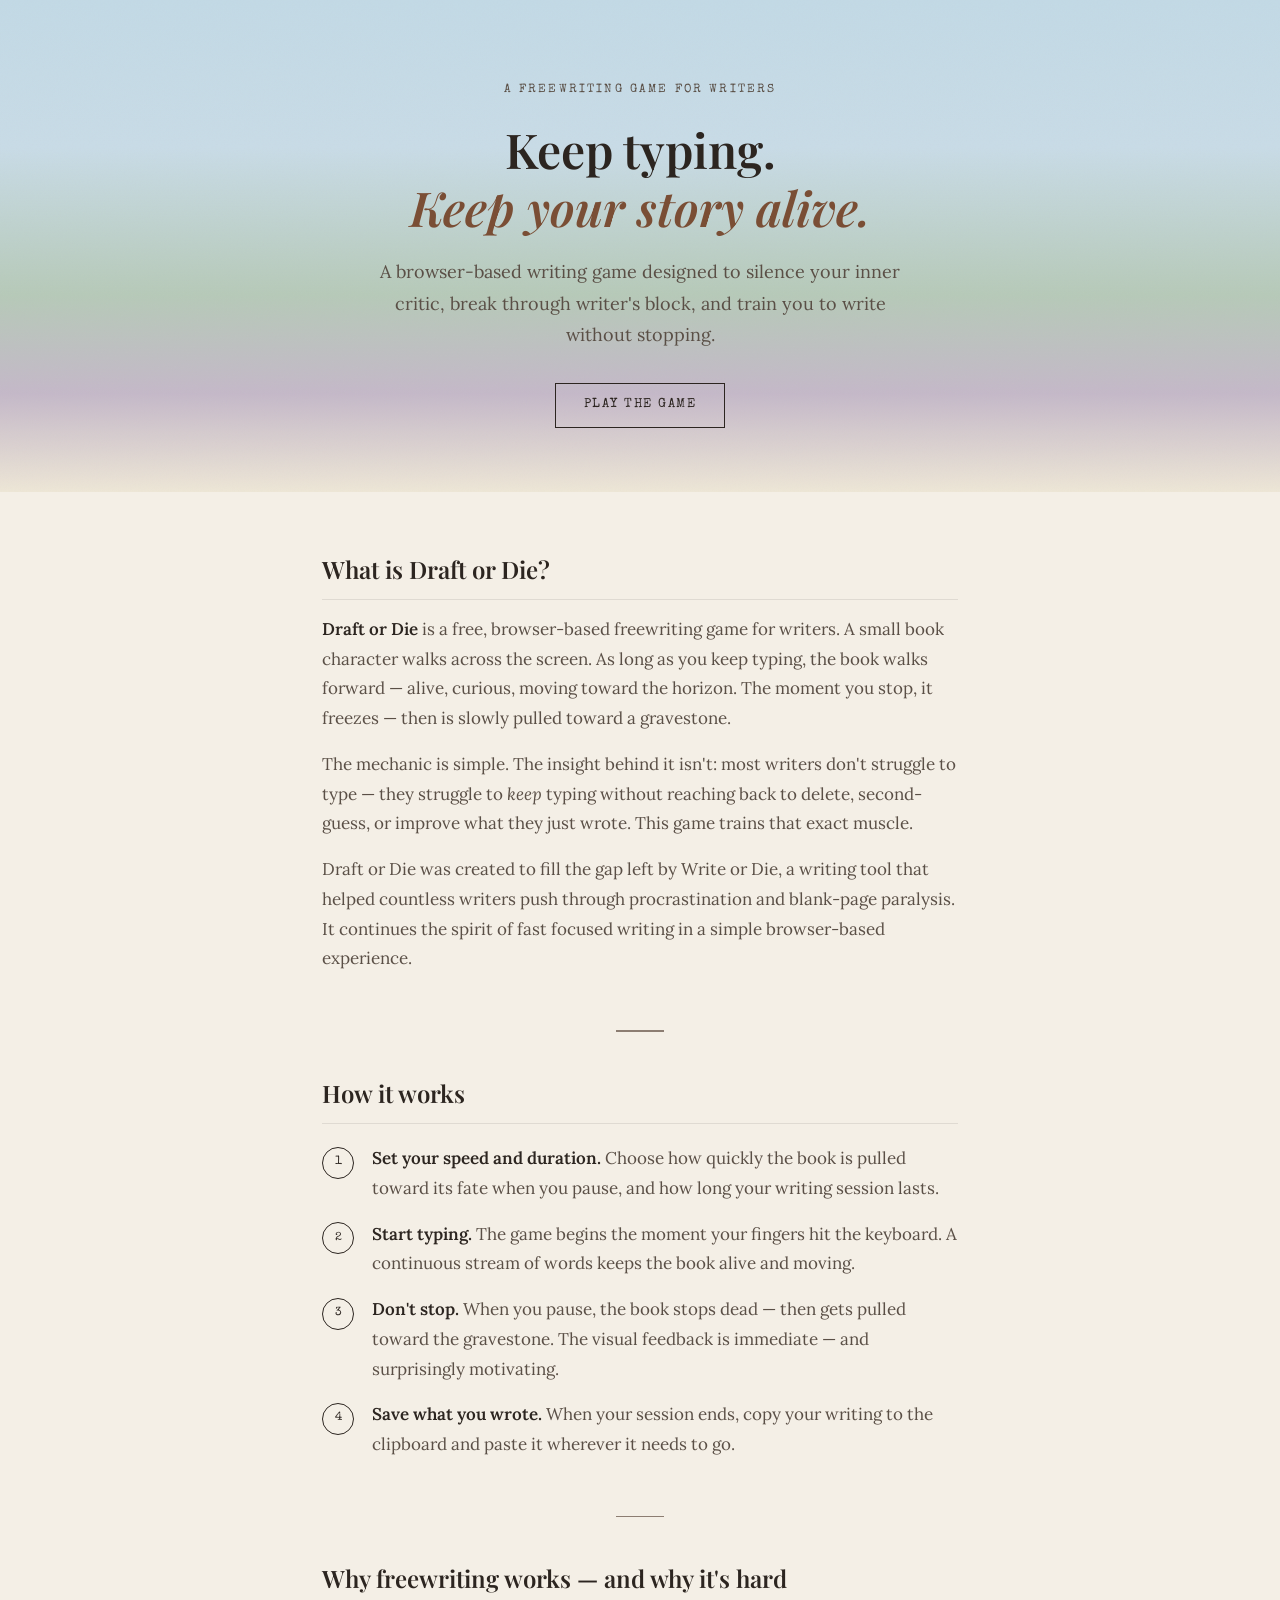
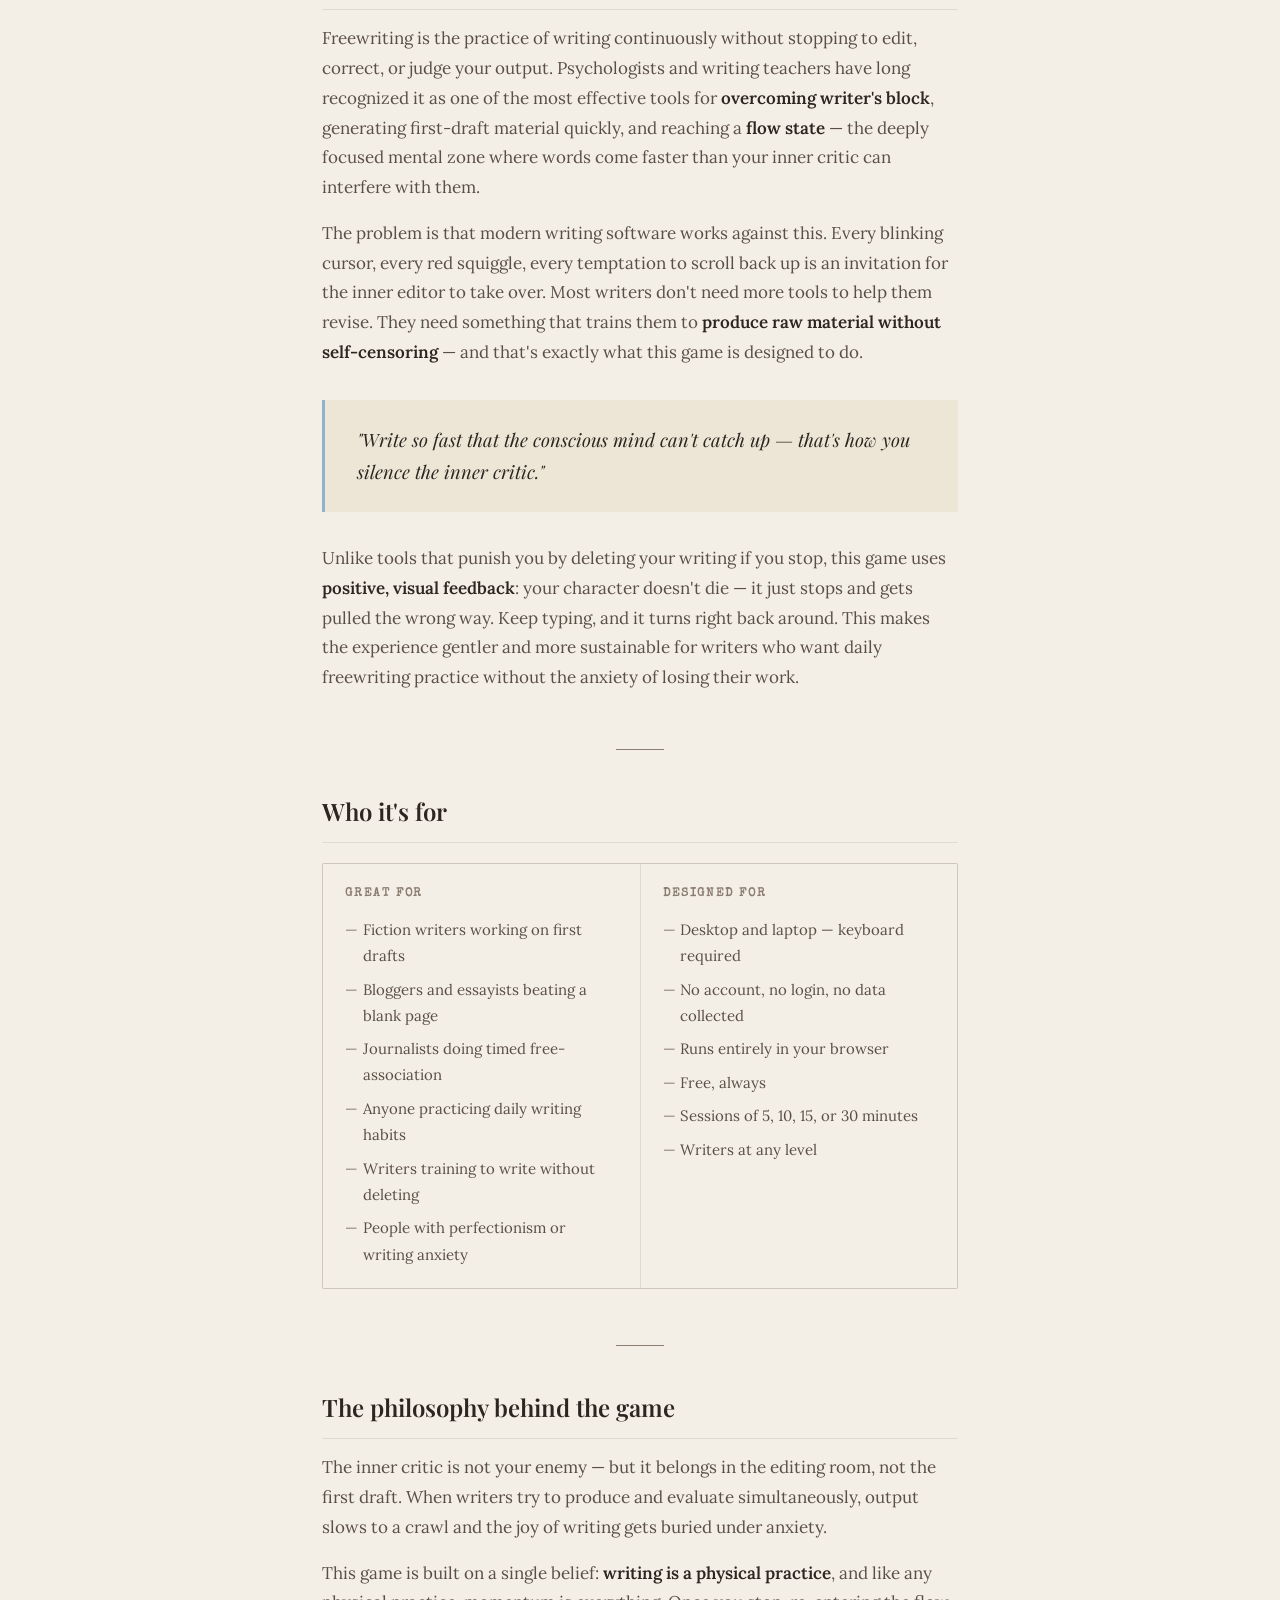
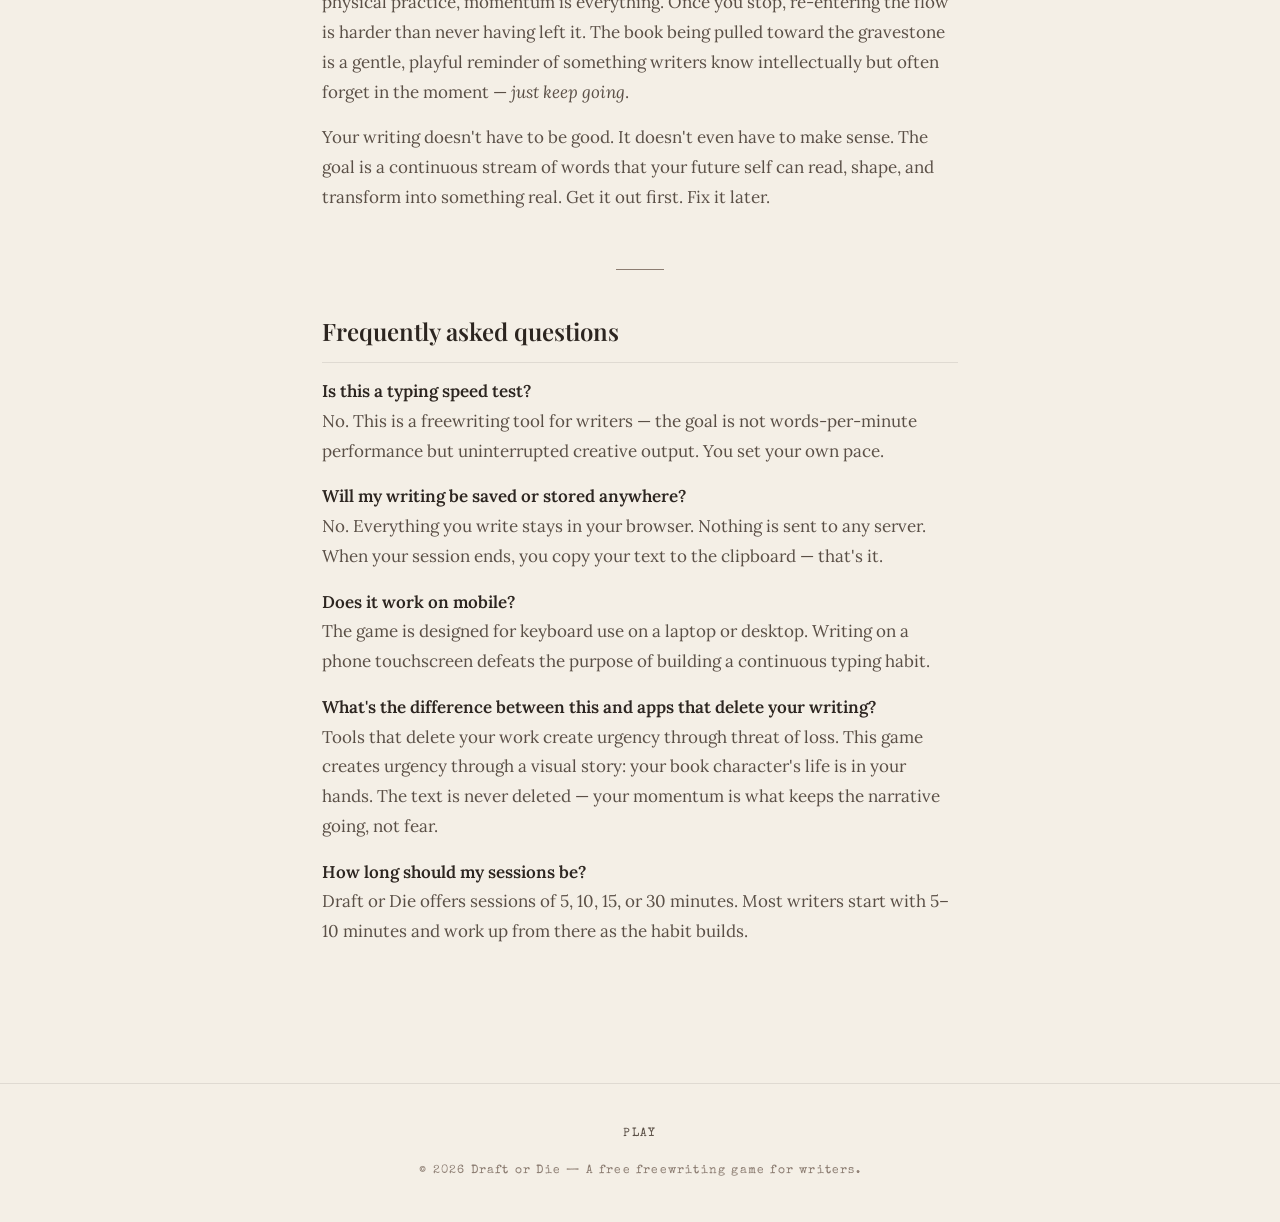
==== commit 7a41bd68: "5 min" ====
--- a/about.html
+++ b/about.html
@@ -617,7 +617,7 @@
                             <li>No account, no login, no data collected</li>
                             <li>Runs entirely in your browser</li>
                             <li>Free, always</li>
-                            <li>Sessions of 10, 15, 30, or 60 minutes</li>
+                            <li>Sessions of 5, 10, 15, or 30 minutes</li>
                             <li>Writers at any level</li>
                         </ul>
                     </div>
@@ -694,8 +694,8 @@
 
                 <p>
                     <strong>How long should my sessions be?</strong><br />
-                    Draft or Die offers sessions of 10, 15, 30, or 60 minutes.
-                    Most writers start with 10–15 minutes and work up from there
+                    Draft or Die offers sessions of 5, 10, 15, or 30 minutes.
+                    Most writers start with 5–10 minutes and work up from there
                     as the habit builds.
                 </p>
             </section>
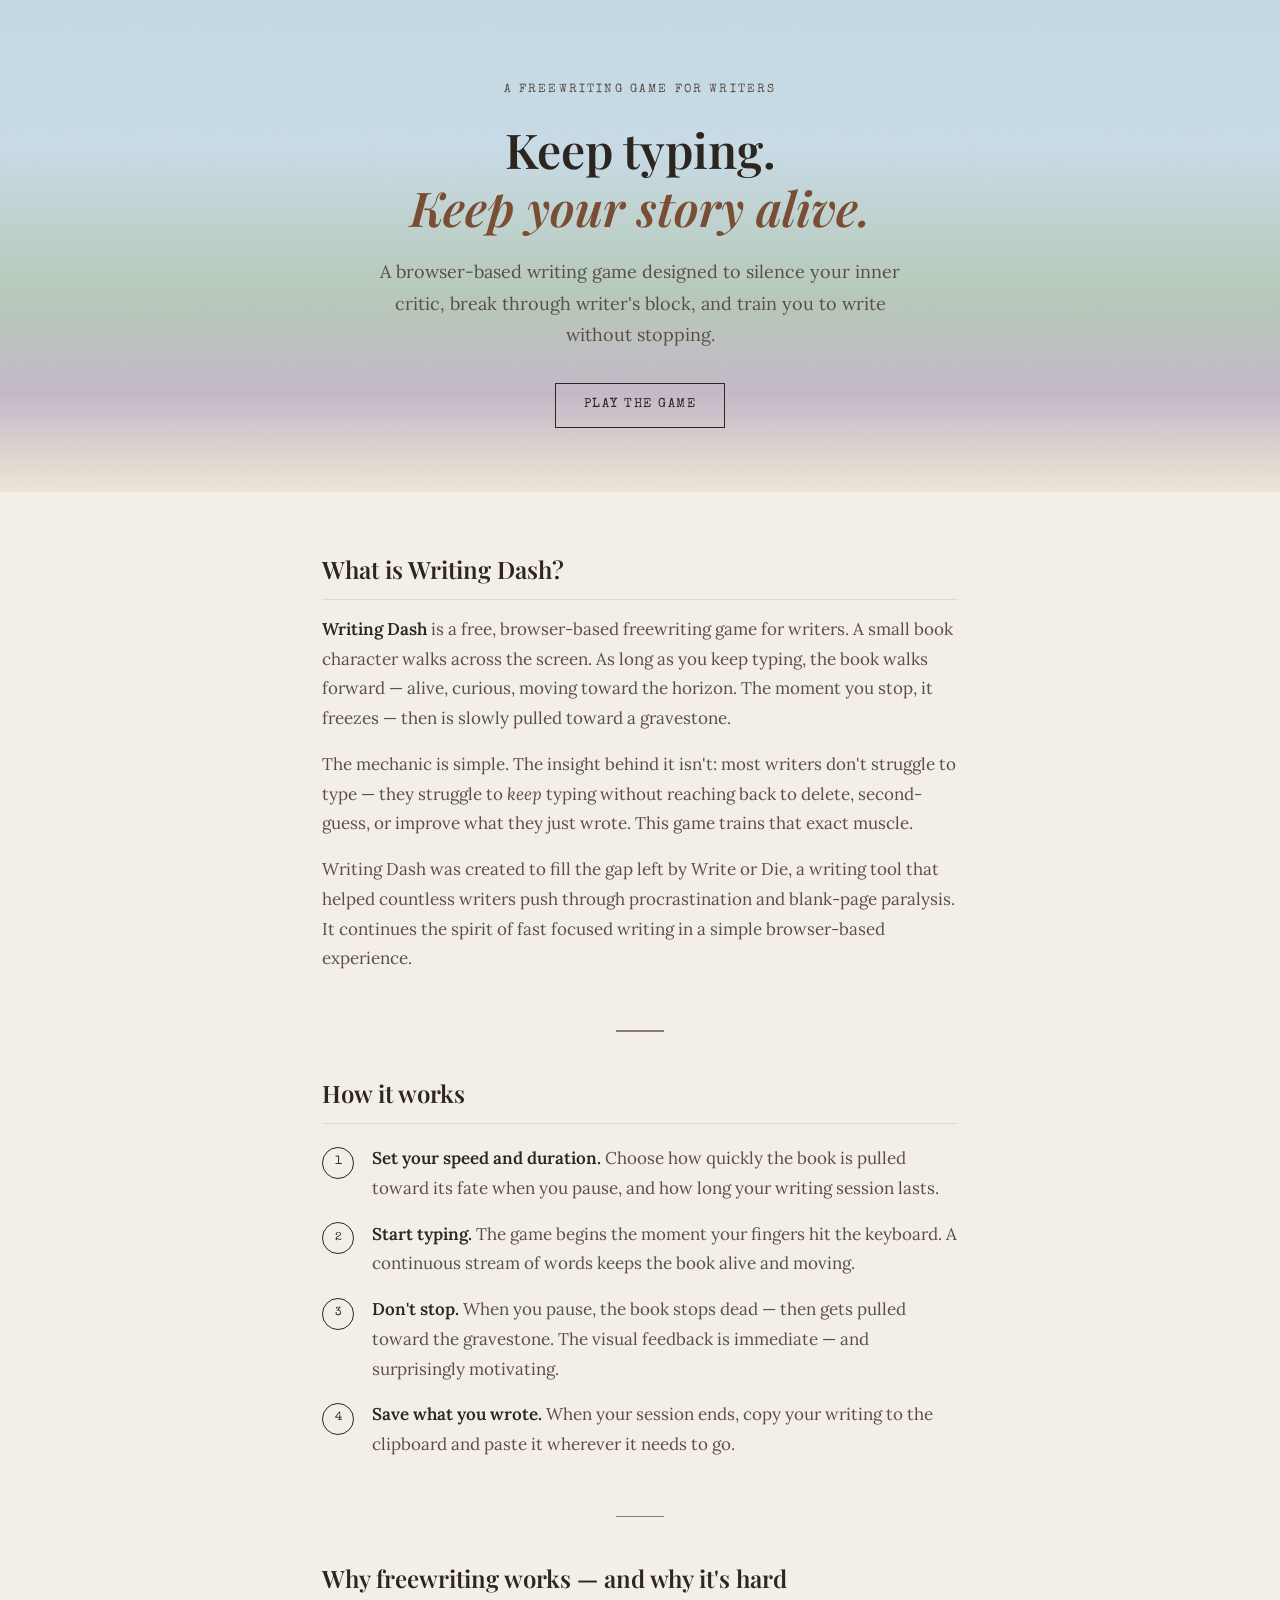
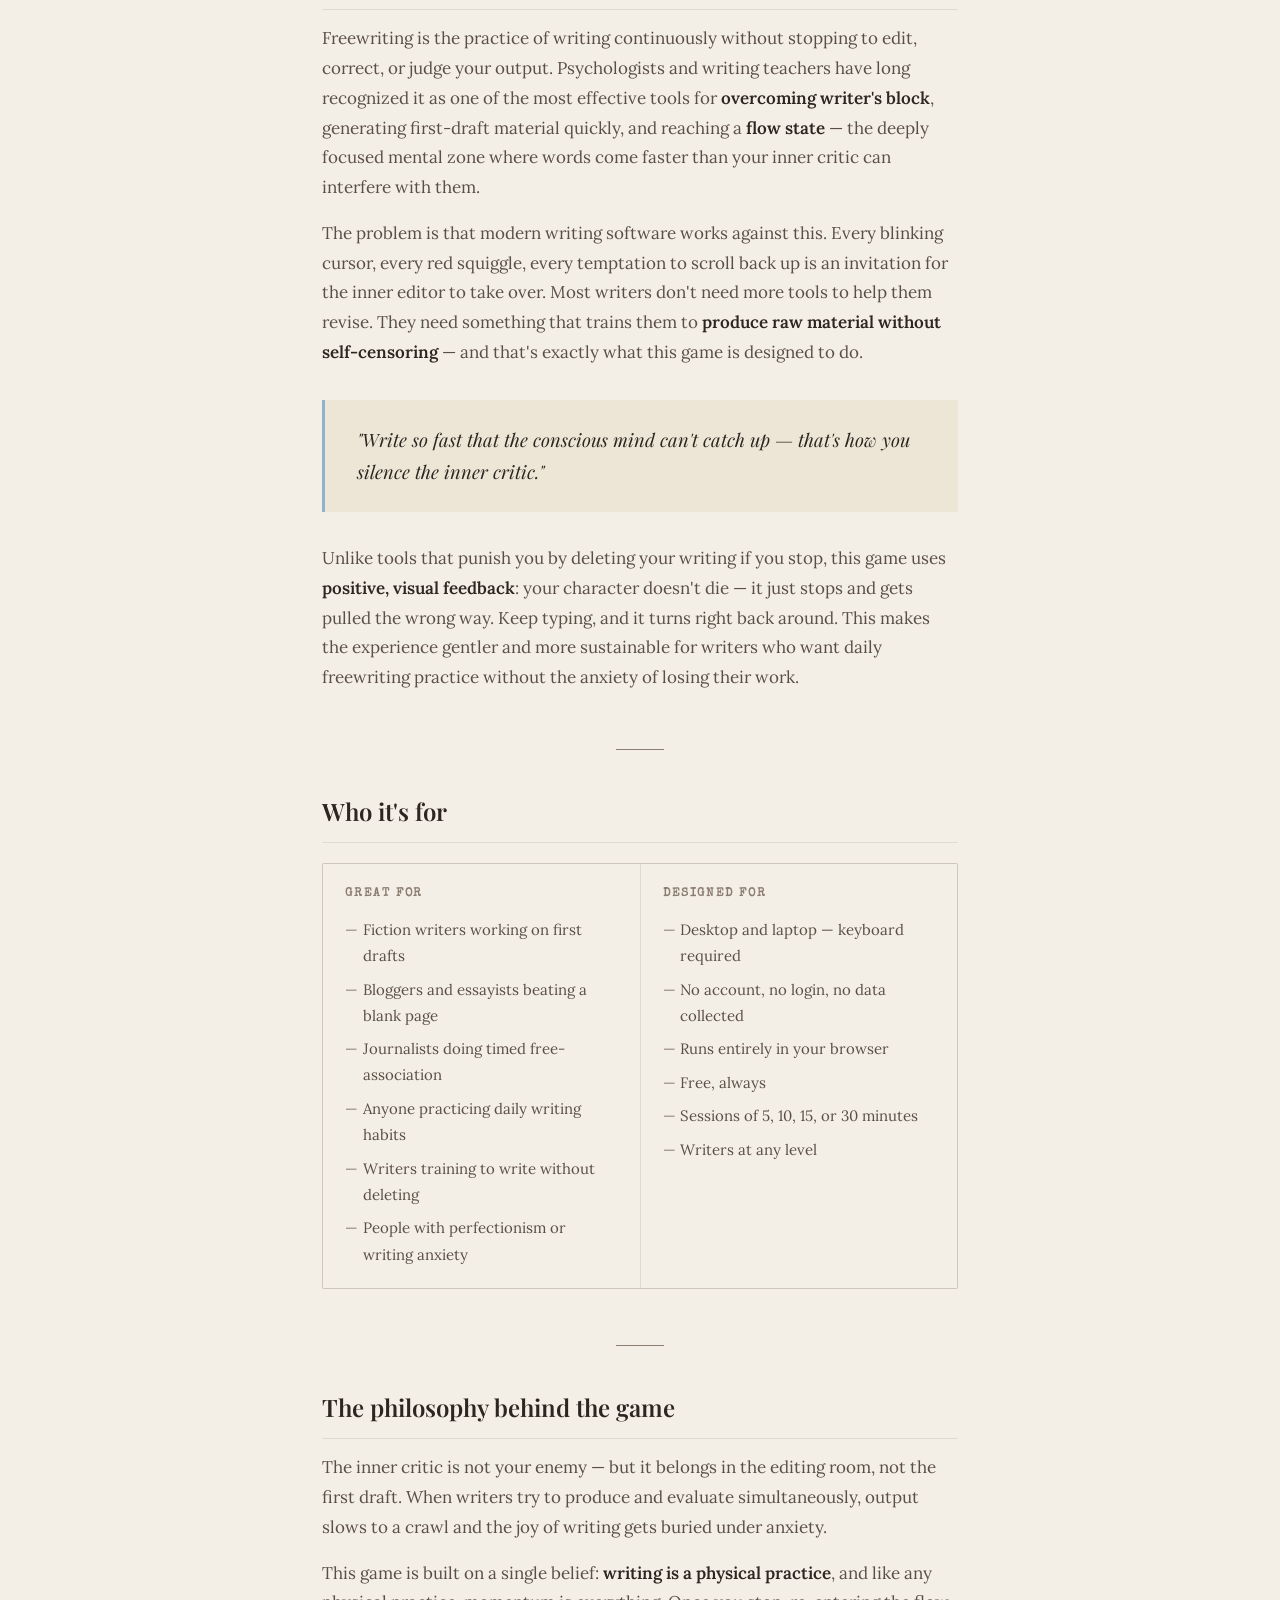
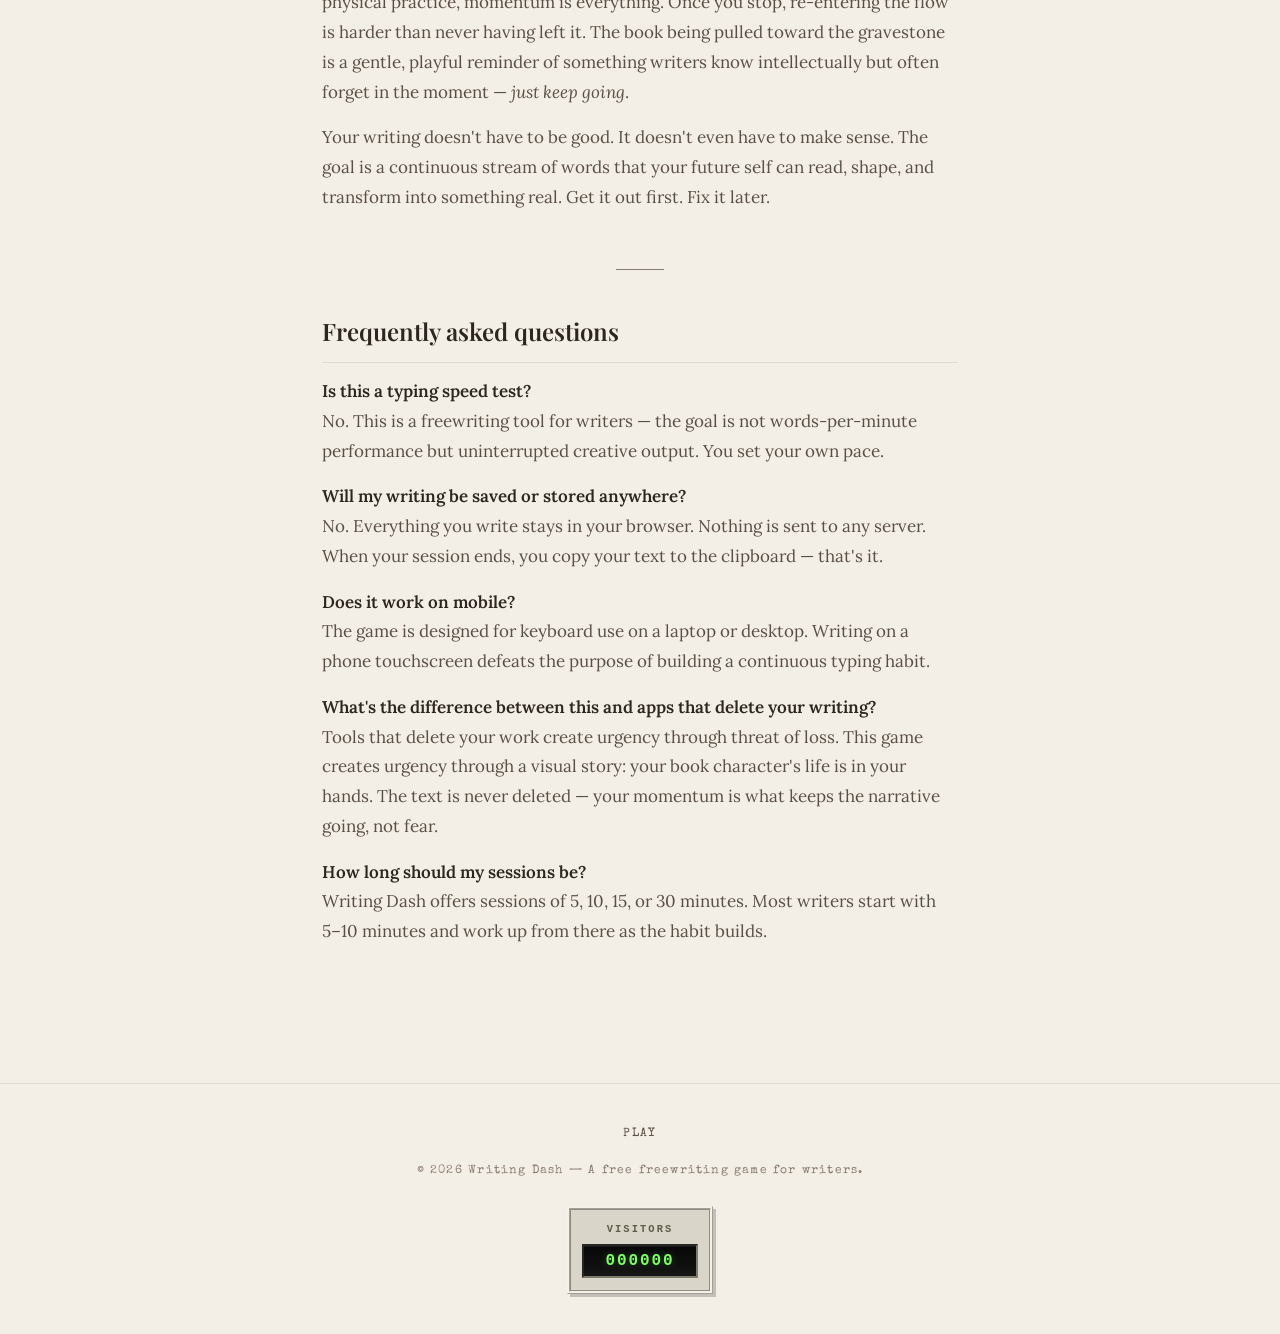
==== commit edc881a8: "name change counter" ====
--- a/about.html
+++ b/about.html
@@ -8,12 +8,12 @@
        SEO: Primary meta tags
   ═══════════════════════════════════════════ -->
         <title>
-            About Draft or Die — The Freewriting Game That Silences Your Inner
+            About Writing Dash — The Freewriting Game That Silences Your Inner
             Critic
         </title>
         <meta
             name="description"
-            content="Draft or Die is a free browser-based freewriting game for writers. Keep typing to keep your story alive. Silence your inner critic, beat writer's block, and reach a flow state."
+            content="Writing Dash is a free browser-based freewriting game for writers. Keep typing to keep your story alive. Silence your inner critic, beat writer's block, and reach a flow state."
         />
         <meta
             name="keywords"
@@ -28,11 +28,11 @@
         <meta property="og:type" content="website" />
         <meta
             property="og:title"
-            content="Draft or Die — The Freewriting Game That Silences Your Inner Critic"
+            content="Writing Dash — The Freewriting Game That Silences Your Inner Critic"
         />
         <meta
             property="og:description"
-            content="Draft or Die is a browser-based typing game for writers. Keep writing — keep your character alive. Stop, and the inner critic wins. Beat writer's block through play."
+            content="Writing Dash is a browser-based typing game for writers. Keep writing — keep your character alive. Stop, and the inner critic wins. Beat writer's block through play."
         />
         <meta property="og:url" content="https://your-domain/about" />
         <meta property="og:image" content="https://your-domain/og-image.png" />
@@ -53,7 +53,7 @@
             {
                 "@context": "https://schema.org",
                 "@type": "SoftwareApplication",
-                "name": "Draft or Die",
+                "name": "Writing Dash",
                 "applicationCategory": "WritingApplication",
                 "operatingSystem": "Web Browser",
                 "offers": {
@@ -397,6 +397,50 @@
                 color: var(--ink-light);
             }
 
+            .visitor-counter {
+                display: inline-flex;
+                flex-direction: column;
+                align-items: stretch;
+                gap: 0.35rem;
+                margin-top: 1.5rem;
+                padding: 0.7rem 0.8rem 0.8rem;
+                background: #d9d5c8;
+                border: 3px ridge #f6f1e7;
+                box-shadow:
+                    inset 0 0 0 1px rgba(0, 0, 0, 0.35),
+                    3px 3px 0 rgba(0, 0, 0, 0.2);
+                color: #0a160a;
+                text-align: center;
+            }
+
+            .visitor-counter-label {
+                font-family: "Courier New", Courier, monospace;
+                font-size: 0.65rem;
+                font-weight: 700;
+                letter-spacing: 0.2em;
+                text-transform: uppercase;
+                color: #5c5c49;
+            }
+
+            .visitor-counter-screen {
+                display: inline-flex;
+                align-items: center;
+                justify-content: center;
+                min-width: 12ch;
+                padding: 0.45rem 0.75rem;
+                background: linear-gradient(180deg, #070707 0%, #151515 100%);
+                border: 2px inset #7b7b6a;
+                box-shadow: inset 0 1px 0 rgba(255, 255, 255, 0.08);
+                color: #7dff63;
+                font-family: "Courier New", Courier, monospace;
+                font-size: 1rem;
+                font-weight: 700;
+                font-variant-numeric: tabular-nums;
+                letter-spacing: 0.12em;
+                line-height: 1;
+                text-shadow: 0 0 8px rgba(125, 255, 99, 0.25);
+            }
+
             footer a {
                 color: var(--ink-mid);
                 text-decoration: underline;
@@ -453,7 +497,7 @@
         </style>
     </head>
 
-    <body>
+    <body data-page="about">
         <!-- ═══════════════════════════════════════════
        HERO
   ═══════════════════════════════════════════ -->
@@ -478,9 +522,9 @@
         <main>
             <!-- 1. WHAT IS IT -->
             <section id="what-is-it" aria-labelledby="h-what">
-                <h2 id="h-what">What is Draft or Die?</h2>
-                <p>
-                    <strong>Draft or Die</strong> is a free, browser-based
+                <h2 id="h-what">What is Writing Dash?</h2>
+                <p>
+                    <strong>Writing Dash</strong> is a free, browser-based
                     freewriting game for writers. A small book character walks
                     across the screen. As long as you keep typing, the book
                     walks forward — alive, curious, moving toward the horizon.
@@ -495,7 +539,7 @@
                     trains that exact muscle.
                 </p>
                 <p>
-                    Draft or Die was created to fill the gap left by Write or
+                    Writing Dash was created to fill the gap left by Write or
                     Die, a writing tool that helped countless writers push
                     through procrastination and blank-page paralysis. It
                     continues the spirit of fast focused writing in a simple
@@ -694,7 +738,7 @@
 
                 <p>
                     <strong>How long should my sessions be?</strong><br />
-                    Draft or Die offers sessions of 5, 10, 15, or 30 minutes.
+                    Writing Dash offers sessions of 5, 10, 15, or 30 minutes.
                     Most writers start with 5–10 minutes and work up from there
                     as the habit builds.
                 </p>
@@ -709,9 +753,15 @@
                 <a href="https://writeordie.in20xx.com">Play</a>
             </nav>
             <p>
-                © <span id="yr"></span> Draft or Die — A free freewriting game
+                © <span id="yr"></span> Writing Dash — A free freewriting game
                 for writers.
             </p>
+            <div class="visitor-counter" aria-label="Visitor counter">
+                <span class="visitor-counter-label">Visitors</span>
+                <span class="visitor-counter-screen"
+                    ><span data-visitor-count>000000</span></span
+                >
+            </div>
         </footer>
 
         <!-- ═══════════════════════════════════════════
@@ -731,5 +781,6 @@
             );
             sections.forEach((s) => observer.observe(s));
         </script>
+        <script src="visitor-counter.js"></script>
     </body>
 </html>
